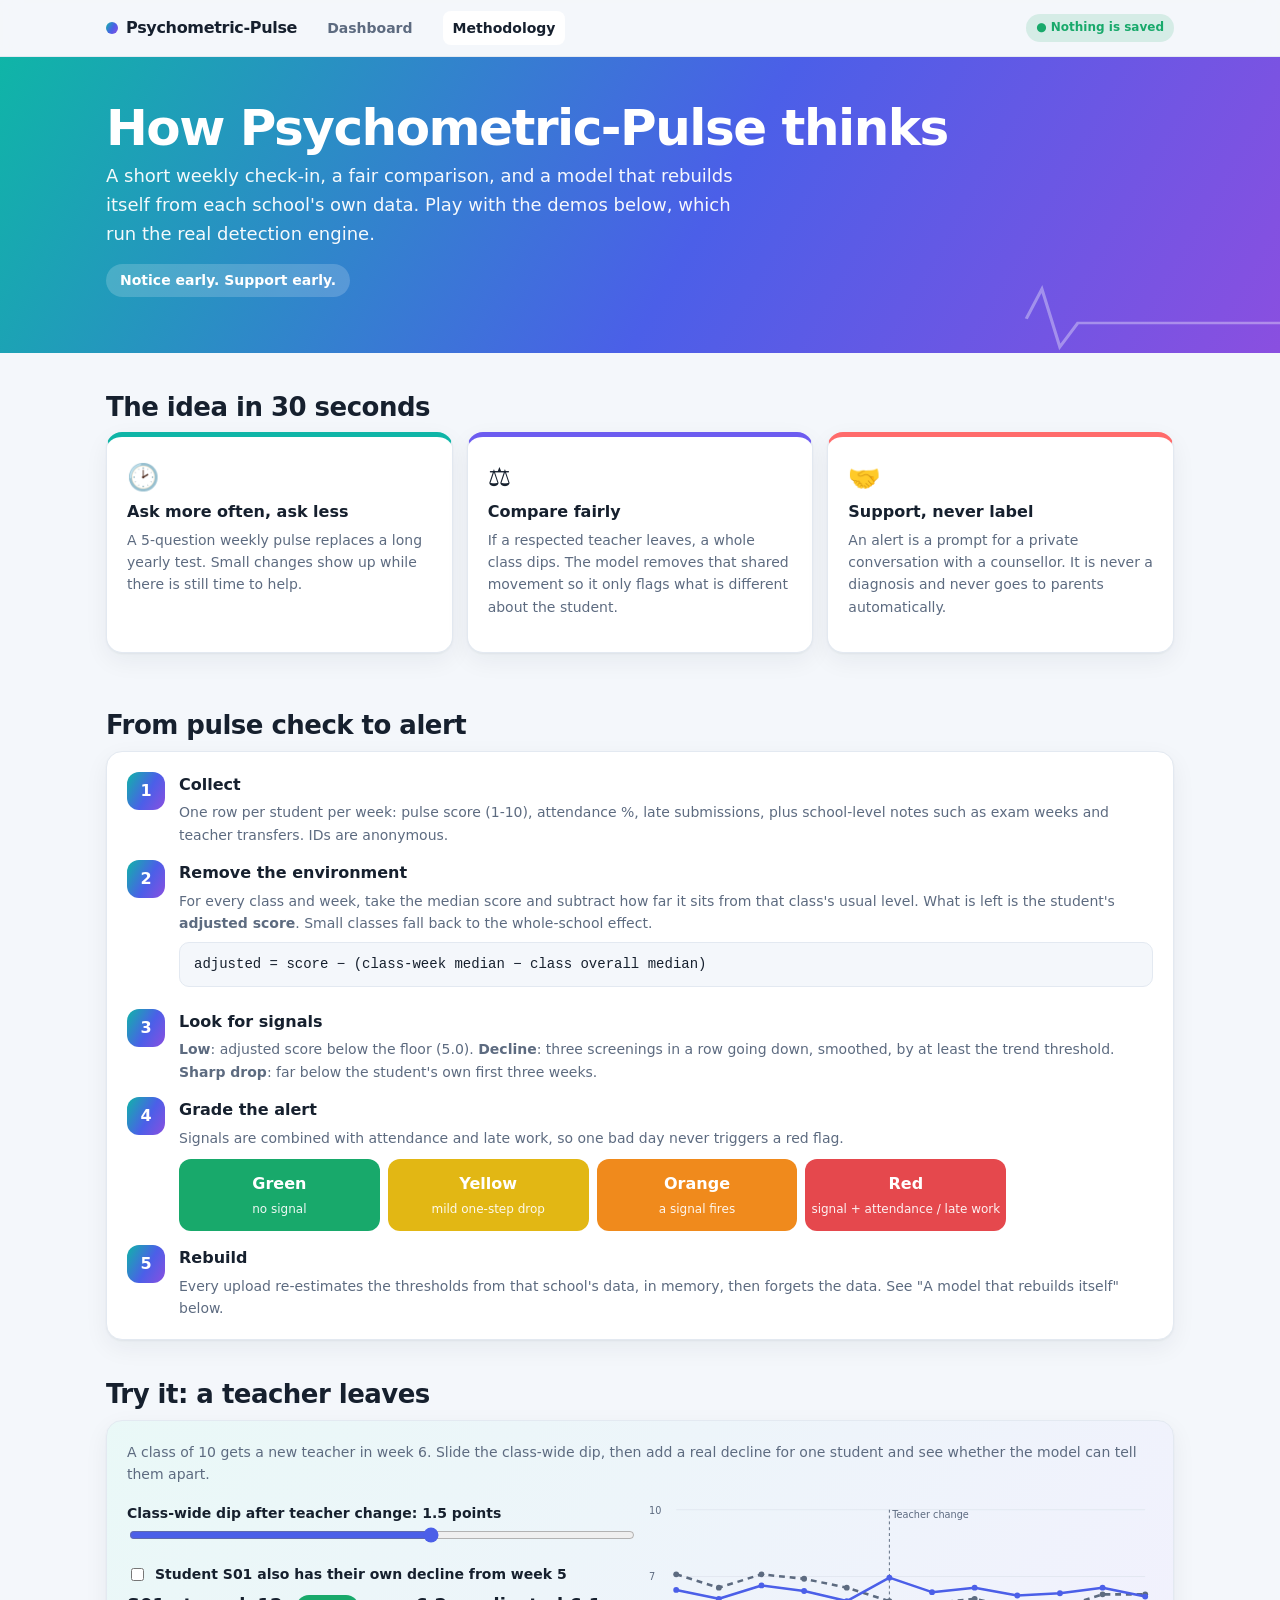
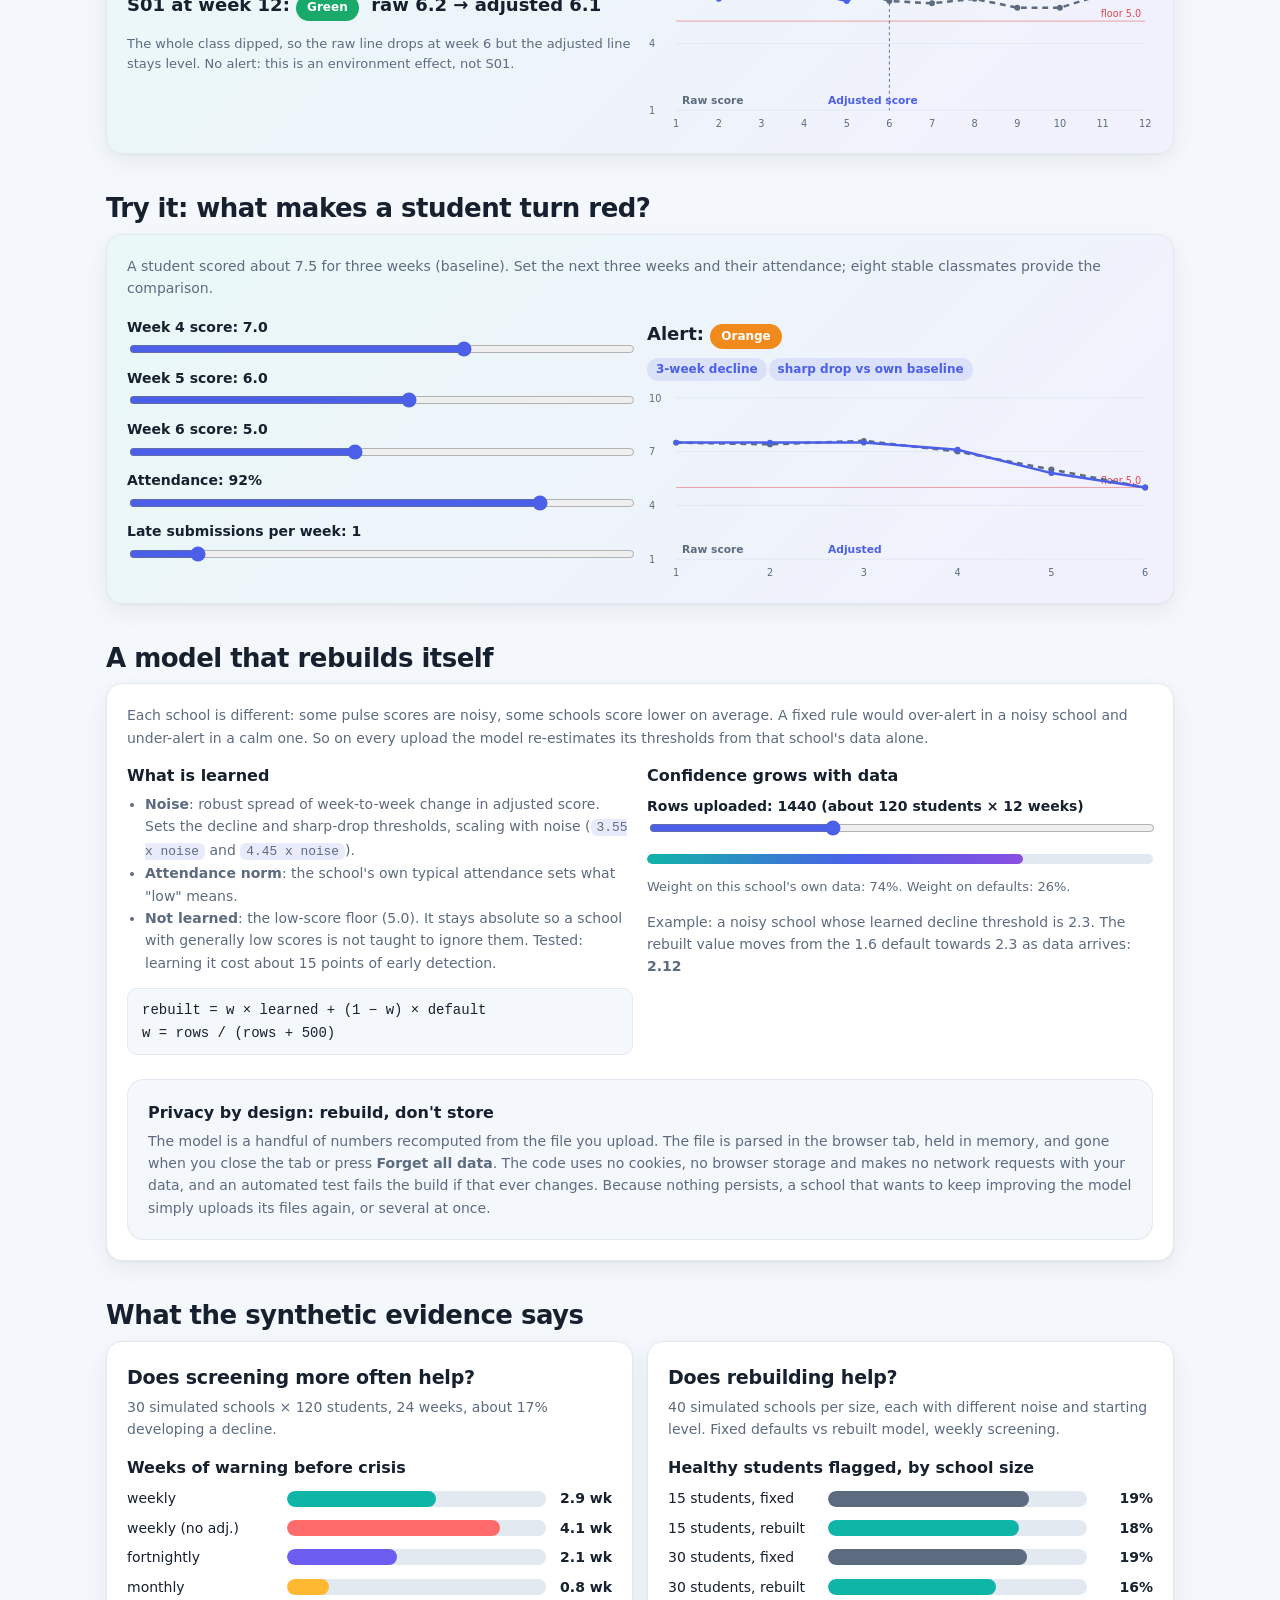
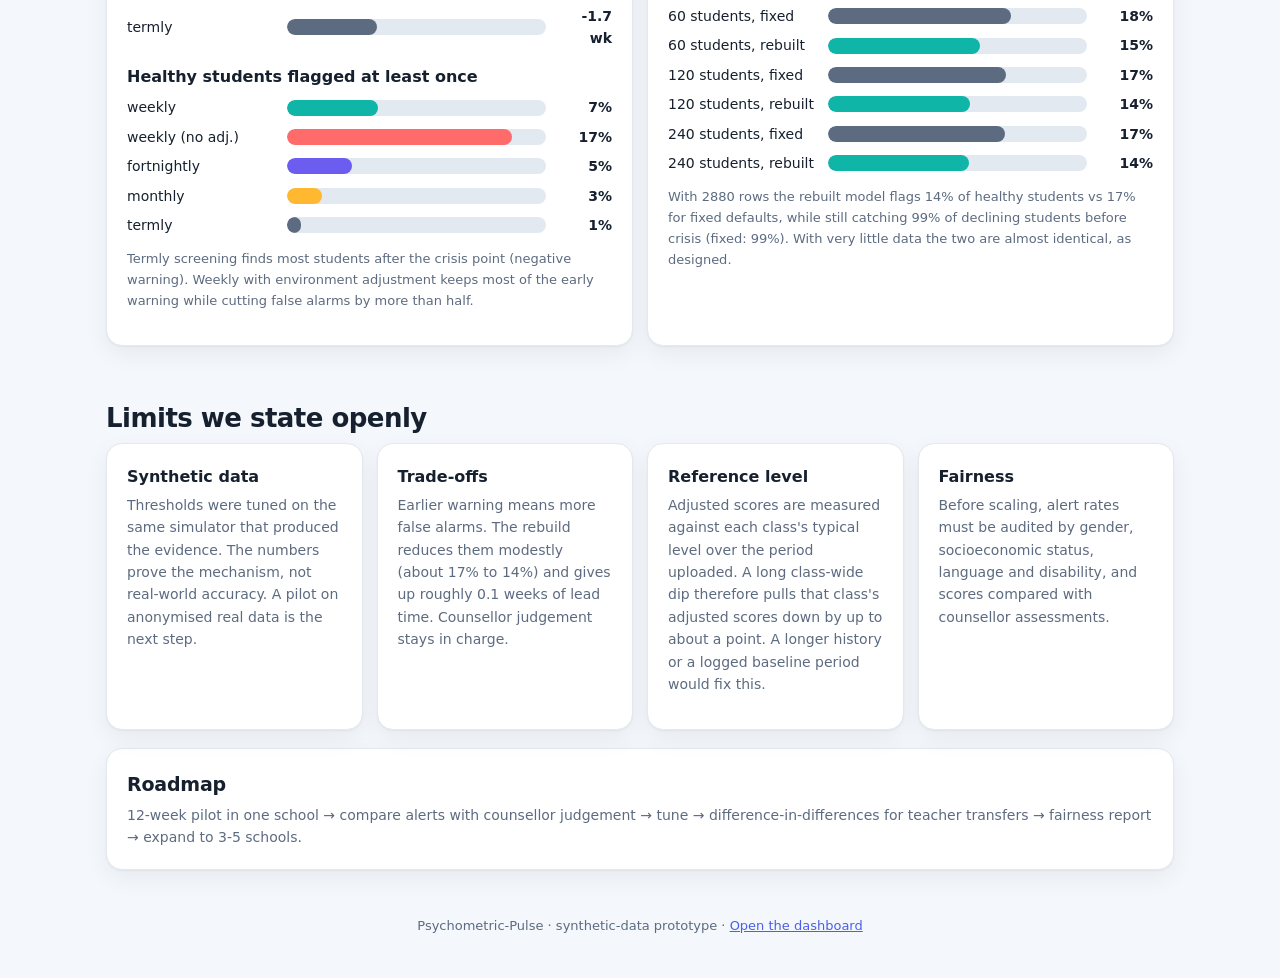
==== web/methodology.html @ 45e1a760 "Rebuild model per upload (in memory only), methodology page, livelier design Co-Authored-By: Claude " ====
<!doctype html>
<html lang="en">
<head>
<meta charset="utf-8">
<meta name="viewport" content="width=device-width,initial-scale=1">
<title>Psychometric-Pulse Methodology</title>
<link rel="stylesheet" href="style.css">
<style>
.step{display:flex;gap:14px;align-items:flex-start}
.step .n{flex:none;width:38px;height:38px;border-radius:12px;background:var(--grad);color:#fff;display:grid;place-items:center;font-weight:800}
.idea{border-top:5px solid var(--c)}
.idea .ic{font-size:26px}
.bar{display:grid;grid-template-columns:150px 1fr 56px;gap:10px;align-items:center;margin:7px 0;font-size:14px}
.bar .track{height:16px;background:var(--line);border-radius:99px;overflow:hidden}
.bar .track i{display:block;height:100%;border-radius:99px;transition:width .6s}
.bar b{text-align:right}
.demo{background:linear-gradient(135deg,color-mix(in srgb,var(--teal) 9%,var(--card)),color-mix(in srgb,var(--violet) 9%,var(--card)))}
.out{font-size:18px;font-weight:700;margin:6px 0}
.ladder{display:grid;grid-template-columns:repeat(4,1fr);gap:8px;text-align:center}
.ladder div{padding:12px 6px;border-radius:12px;color:#fff;font-weight:700}
.ladder small{display:block;font-weight:500;opacity:.92;font-size:12px;margin-top:3px}
code{background:color-mix(in srgb,var(--accent) 12%,transparent);padding:1px 6px;border-radius:6px;font-size:.92em}
.formula{font-family:ui-monospace,Menlo,monospace;background:var(--bg);border:1px solid var(--line);border-radius:10px;padding:10px 14px;font-size:14px;overflow-x:auto;margin:8px 0}
h2.big{font-size:26px;letter-spacing:-.02em;margin:34px 0 4px}
@media(max-width:560px){.bar{grid-template-columns:96px 1fr 48px}.ladder{grid-template-columns:repeat(2,1fr)}}
</style>
</head>
<body>
<nav><div class="wrap">
  <a class="brand" href="index.html"><i></i>Psychometric-Pulse</a>
  <a class="l" href="index.html">Dashboard</a>
  <a class="l on" href="methodology.html">Methodology</a>
  <span class="sp"></span><span class="pill">&#9679; Nothing is saved</span>
</div></nav>

<header class="hero"><div class="wrap">
  <h1>How Psychometric-Pulse thinks</h1>
  <p>A short weekly check-in, a fair comparison, and a model that rebuilds itself from each school's own data. Play with the demos below, which run the real detection engine.</p>
  <span class="tag">Notice early. Support early.</span>
</div></header>

<main class="wrap">

<h2 class="big">The idea in 30 seconds</h2>
<div class="grid g3">
  <div class="card idea" style="--c:var(--teal)"><div class="ic">&#128337;</div><h3>Ask more often, ask less</h3><p class="sub">A 5-question weekly pulse replaces a long yearly test. Small changes show up while there is still time to help.</p></div>
  <div class="card idea" style="--c:var(--violet)"><div class="ic">&#9878;&#65039;</div><h3>Compare fairly</h3><p class="sub">If a respected teacher leaves, a whole class dips. The model removes that shared movement so it only flags what is different about the student.</p></div>
  <div class="card idea" style="--c:var(--coral)"><div class="ic">&#129309;</div><h3>Support, never label</h3><p class="sub">An alert is a prompt for a private conversation with a counsellor. It is never a diagnosis and never goes to parents automatically.</p></div>
</div>

<h2 class="big">From pulse check to alert</h2>
<div class="card">
  <div class="grid">
    <div class="step"><span class="n">1</span><div><h3>Collect</h3><p class="sub" style="margin:0">One row per student per week: pulse score (1-10), attendance %, late submissions, plus school-level notes such as exam weeks and teacher transfers. IDs are anonymous.</p></div></div>
    <div class="step"><span class="n">2</span><div><h3>Remove the environment</h3><p class="sub" style="margin:0">For every class and week, take the median score and subtract how far it sits from that class's usual level. What is left is the student's <b>adjusted score</b>. Small classes fall back to the whole-school effect.</p><div class="formula">adjusted = score &minus; (class-week median &minus; class overall median)</div></div></div>
    <div class="step"><span class="n">3</span><div><h3>Look for signals</h3><p class="sub" style="margin:0"><b>Low</b>: adjusted score below the floor (5.0). <b>Decline</b>: three screenings in a row going down, smoothed, by at least the trend threshold. <b>Sharp drop</b>: far below the student's own first three weeks.</p></div></div>
    <div class="step"><span class="n">4</span><div><h3>Grade the alert</h3><p class="sub" style="margin:0">Signals are combined with attendance and late work, so one bad day never triggers a red flag.</p>
      <div class="ladder" style="margin-top:10px">
        <div style="background:var(--green)">Green<small>no signal</small></div>
        <div style="background:var(--yellow)">Yellow<small>mild one-step drop</small></div>
        <div style="background:var(--orange)">Orange<small>a signal fires</small></div>
        <div style="background:var(--red)">Red<small>signal + attendance / late work</small></div>
      </div></div></div>
    <div class="step"><span class="n">5</span><div><h3>Rebuild</h3><p class="sub" style="margin:0">Every upload re-estimates the thresholds from that school's data, in memory, then forgets the data. See "A model that rebuilds itself" below.</p></div></div>
  </div>
</div>

<h2 class="big">Try it: a teacher leaves</h2>
<div class="card demo">
  <p class="sub">A class of 10 gets a new teacher in week 6. Slide the class-wide dip, then add a real decline for one student and see whether the model can tell them apart.</p>
  <div class="grid g2">
    <div>
      <label>Class-wide dip after teacher change: <b id="aDipV">1.5</b> points</label>
      <input type="range" id="aDip" min="0" max="2.5" step="0.1" value="1.5">
      <label style="display:flex;gap:8px;align-items:center;margin-top:12px"><input type="checkbox" id="aSelf"> Student S01 also has their own decline from week 5</label>
      <div class="out" id="aOut"></div>
      <p class="note" id="aWhy"></p>
    </div>
    <svg id="aChart" viewBox="0 0 520 240" role="img" aria-label="Raw versus adjusted score for student S01"></svg>
  </div>
</div>

<h2 class="big">Try it: what makes a student turn red?</h2>
<div class="card demo">
  <p class="sub">A student scored about 7.5 for three weeks (baseline). Set the next three weeks and their attendance; eight stable classmates provide the comparison.</p>
  <div class="grid g2">
    <div>
      <label>Week 4 score: <b id="bw4V">7.0</b></label><input type="range" id="bw4" min="1" max="10" step="0.1" value="7.0">
      <label>Week 5 score: <b id="bw5V">6.0</b></label><input type="range" id="bw5" min="1" max="10" step="0.1" value="6.0">
      <label>Week 6 score: <b id="bw6V">5.0</b></label><input type="range" id="bw6" min="1" max="10" step="0.1" value="5.0">
      <label>Attendance: <b id="batV">92</b>%</label><input type="range" id="bat" min="55" max="100" step="1" value="92">
      <label>Late submissions per week: <b id="blV">1</b></label><input type="range" id="bl" min="0" max="8" step="1" value="1">
    </div>
    <div>
      <div class="out" id="bOut"></div><div id="bWhy" style="margin:6px 0"></div>
      <svg id="bChart" viewBox="0 0 520 200" role="img" aria-label="Student scores over six weeks"></svg>
    </div>
  </div>
</div>

<h2 class="big">A model that rebuilds itself</h2>
<div class="card">
  <p class="sub">Each school is different: some pulse scores are noisy, some schools score lower on average. A fixed rule would over-alert in a noisy school and under-alert in a calm one. So on every upload the model re-estimates its thresholds from that school's data alone.</p>
  <div class="grid g2">
    <div>
      <h3>What is learned</h3>
      <ul class="sub" style="padding-left:18px">
        <li><b>Noise</b>: robust spread of week-to-week change in adjusted score. Sets the decline and sharp-drop thresholds, scaling with noise (<code>3.55 x noise</code> and <code>4.45 x noise</code>).</li>
        <li><b>Attendance norm</b>: the school's own typical attendance sets what "low" means.</li>
        <li><b>Not learned</b>: the low-score floor (5.0). It stays absolute so a school with generally low scores is not taught to ignore them. Tested: learning it cost about 15 points of early detection.</li>
      </ul>
      <div class="formula">rebuilt = w &times; learned + (1 &minus; w) &times; default<br>w = rows / (rows + 500)</div>
    </div>
    <div>
      <h3>Confidence grows with data</h3>
      <label>Rows uploaded: <b id="cRowsV">1440</b> (about <span id="cStu">120</span> students &times; 12 weeks)</label>
      <input type="range" id="cRows" min="0" max="4000" step="20" value="1440">
      <div class="meter" style="margin:10px 0 4px"><i id="cMeter" style="width:0"></i></div>
      <p class="note" id="cNote"></p>
      <p class="sub" style="margin-bottom:0">Example: a noisy school whose learned decline threshold is 2.3. The rebuilt value moves from the 1.6 default towards 2.3 as data arrives: <b id="cVal"></b></p>
    </div>
  </div>
  <div class="card" style="margin:16px 0 0;background:var(--bg);box-shadow:none">
    <h3>Privacy by design: rebuild, don't store</h3>
    <p class="sub" style="margin:0">The model is a handful of numbers recomputed from the file you upload. The file is parsed in the browser tab, held in memory, and gone when you close the tab or press <b>Forget all data</b>. The code uses no cookies, no browser storage and makes no network requests with your data, and an automated test fails the build if that ever changes. Because nothing persists, a school that wants to keep improving the model simply uploads its files again, or several at once.</p>
  </div>
</div>

<h2 class="big">What the synthetic evidence says</h2>
<div class="grid g2">
  <div class="card">
    <h2>Does screening more often help?</h2>
    <p class="sub">30 simulated schools &times; 120 students, 24 weeks, about 17% developing a decline.</p>
    <h3 style="margin-top:14px">Weeks of warning before crisis</h3><div id="fLead"></div>
    <h3 style="margin-top:14px">Healthy students flagged at least once</h3><div id="fFa"></div>
    <p class="note">Termly screening finds most students after the crisis point (negative warning). Weekly with environment adjustment keeps most of the early warning while cutting false alarms by more than half.</p>
  </div>
  <div class="card">
    <h2>Does rebuilding help?</h2>
    <p class="sub">40 simulated schools per size, each with different noise and starting level. Fixed defaults vs rebuilt model, weekly screening.</p>
    <h3 style="margin-top:14px">Healthy students flagged, by school size</h3><div id="rFa"></div>
    <p class="note" id="rNote"></p>
  </div>
</div>

<h2 class="big">Limits we state openly</h2>
<div class="grid g3">
  <div class="card"><h3>Synthetic data</h3><p class="sub">Thresholds were tuned on the same simulator that produced the evidence. The numbers prove the mechanism, not real-world accuracy. A pilot on anonymised real data is the next step.</p></div>
  <div class="card"><h3>Trade-offs</h3><p class="sub">Earlier warning means more false alarms. The rebuild reduces them modestly (about 17% to 14%) and gives up roughly 0.1 weeks of lead time. Counsellor judgement stays in charge.</p></div>
  <div class="card"><h3>Reference level</h3><p class="sub">Adjusted scores are measured against each class's typical level over the period uploaded. A long class-wide dip therefore pulls that class's adjusted scores down by up to about a point. A longer history or a logged baseline period would fix this.</p></div>
  <div class="card"><h3>Fairness</h3><p class="sub">Before scaling, alert rates must be audited by gender, socioeconomic status, language and disability, and scores compared with counsellor assessments.</p></div>
</div>
<div class="card"><h2>Roadmap</h2><p class="sub" style="margin:0">12-week pilot in one school &rarr; compare alerts with counsellor judgement &rarr; tune &rarr; difference-in-differences for teacher transfers &rarr; fairness report &rarr; expand to 3-5 schools.</p></div>
</main>
<footer>Psychometric-Pulse &middot; synthetic-data prototype &middot; <a href="index.html">Open the dashboard</a></footer>

<script src="ecg.js"></script>
<script src="detect.js"></script>
<script src="evaluation.js"></script>
<script src="methodology.js"></script>
</body>
</html>
---- web/style.css ----
:root{
  --bg:#f4f7fb;--card:#fff;--ink:#16202e;--mute:#5d6b80;--line:#e3e9f1;
  --teal:#0fb5a7;--violet:#6d5cf0;--coral:#ff6b6b;--sun:#ffb830;
  --red:#e5484d;--orange:#f08a1c;--yellow:#e2b714;--green:#18a96b;--accent:#4b5fe8;
  --grad:linear-gradient(120deg,#0fb5a7 0%,#4b5fe8 55%,#8a4fe0 100%);
  --shadow:0 1px 2px rgba(22,32,46,.05),0 8px 24px rgba(22,32,46,.06);
}
@media(prefers-color-scheme:dark){:root{
  --bg:#0d1220;--card:#151c2e;--ink:#e9eefb;--mute:#9aa8c2;--line:#26314a;--accent:#8a9bff;--shadow:0 8px 28px rgba(0,0,0,.35)}}
*{box-sizing:border-box}
html{scroll-behavior:smooth}
body{margin:0;background:var(--bg);color:var(--ink);font:16px/1.6 "Inter",system-ui,-apple-system,"Segoe UI",sans-serif}
a{color:var(--accent)}
.wrap{max-width:1100px;margin:0 auto;padding:0 16px}
nav{position:sticky;top:0;z-index:10;backdrop-filter:blur(10px);background:color-mix(in srgb,var(--bg) 82%,transparent);border-bottom:1px solid var(--line)}
nav .wrap{display:flex;align-items:center;gap:20px;height:56px}
nav .brand{font-weight:800;letter-spacing:-.02em;text-decoration:none;color:var(--ink);display:flex;align-items:center;gap:8px}
nav .brand i{width:12px;height:12px;border-radius:50%;background:var(--grad);animation:beat 1.6s infinite}
nav a.l{color:var(--mute);text-decoration:none;font-weight:600;font-size:14px;padding:6px 10px;border-radius:8px}
nav a.l:hover,nav a.l.on{color:var(--ink);background:var(--card)}
nav .sp{flex:1}
.hero{background:var(--grad);color:#fff;position:relative;overflow:hidden}
.hero .wrap{padding:44px 16px 56px;position:relative}
.hero h1{margin:0 0 6px;font-size:clamp(30px,5vw,50px);line-height:1.1;letter-spacing:-.03em}
.hero p{margin:0;max-width:640px;font-size:18px;opacity:.95}
.hero .tag{display:inline-block;margin-top:16px;background:rgba(255,255,255,.18);padding:5px 14px;border-radius:99px;font-weight:600;font-size:14px}
.ecg{position:absolute;left:0;right:0;bottom:0;height:70px;opacity:.35}
.ecg path{fill:none;stroke:#fff;stroke-width:2.5;stroke-dasharray:900;stroke-dashoffset:900;animation:draw 4s linear infinite}
@keyframes draw{to{stroke-dashoffset:-900}}
@keyframes beat{0%,100%{transform:scale(1)}15%{transform:scale(1.5)}30%{transform:scale(1)}45%{transform:scale(1.3)}}
.card{background:var(--card);border:1px solid var(--line);border-radius:16px;padding:20px;box-shadow:var(--shadow);margin-bottom:18px}
.card h2{margin:0 0 4px;font-size:19px;letter-spacing:-.01em}
.card h3{margin:0 0 4px;font-size:16px}
.sub{color:var(--mute);margin:0 0 14px;font-size:14px}
.note{color:var(--mute);font-size:13px}.err{color:var(--red);font-weight:600}
.row{display:flex;gap:12px;flex-wrap:wrap;align-items:center}
button,.btn{background:var(--accent);color:#fff;border:0;border-radius:10px;padding:9px 16px;font:inherit;font-weight:600;font-size:14px;cursor:pointer;transition:transform .15s,box-shadow .15s;text-decoration:none;display:inline-block}
button:hover,.btn:hover{transform:translateY(-1px);box-shadow:0 6px 16px rgba(75,95,232,.35)}
button.alt{background:transparent;color:var(--accent);border:1.5px solid var(--accent)}
button.alt:hover{box-shadow:none;background:color-mix(in srgb,var(--accent) 10%,transparent)}
button:focus-visible,a:focus-visible,input:focus-visible,select:focus-visible{outline:3px solid var(--sun);outline-offset:2px}
.drop{border:2px dashed var(--line);border-radius:14px;padding:22px;text-align:center;transition:.2s;background:color-mix(in srgb,var(--accent) 3%,var(--card))}
.drop.over{border-color:var(--teal);background:color-mix(in srgb,var(--teal) 10%,var(--card));transform:scale(1.01)}
.grid{display:grid;gap:14px}
.g3{grid-template-columns:repeat(auto-fit,minmax(240px,1fr))}
.g2{grid-template-columns:repeat(auto-fit,minmax(320px,1fr))}
.tiles{display:grid;grid-template-columns:repeat(auto-fit,minmax(140px,1fr));gap:12px}
.tile{border-radius:14px;padding:12px 14px;background:var(--card);border:1px solid var(--line);border-top:5px solid var(--c,var(--line));transition:transform .2s}
.tile:hover{transform:translateY(-3px)}
.tile b{display:block;font-size:32px;line-height:1.1;letter-spacing:-.02em}
.tile small{color:var(--mute);font-weight:600}
table{width:100%;border-collapse:collapse}
th,td{text-align:left;padding:9px 8px;border-bottom:1px solid var(--line)}
th{color:var(--mute);font-weight:600;font-size:12px;text-transform:uppercase;letter-spacing:.04em}
tr.click{cursor:pointer}tr.click:hover{background:color-mix(in srgb,var(--accent) 7%,transparent)}
.tbl{overflow-x:auto}
.badge{padding:3px 11px;border-radius:99px;font-size:12px;font-weight:700;color:#fff;display:inline-block}
.chip{display:inline-block;padding:2px 9px;border-radius:99px;font-size:12px;background:color-mix(in srgb,var(--accent) 12%,transparent);color:var(--accent);font-weight:600;margin:1px 2px 1px 0}
.chip.env{background:color-mix(in srgb,var(--teal) 15%,transparent);color:var(--teal)}
svg{width:100%;height:auto;display:block}
select,input[type=range]{font:inherit}
input[type=range]{accent-color:var(--accent);width:100%}
label{font-size:14px;font-weight:600}
.meter{height:10px;border-radius:99px;background:var(--line);overflow:hidden}
.meter i{display:block;height:100%;background:var(--grad);border-radius:99px;transition:width .5s}
.pill{display:inline-flex;align-items:center;gap:6px;background:color-mix(in srgb,var(--green) 14%,transparent);color:var(--green);font-weight:700;font-size:12px;padding:4px 10px;border-radius:99px}
.fade{animation:up .5s both}
@keyframes up{from{opacity:0;transform:translateY(10px)}to{opacity:1;transform:none}}
footer{color:var(--mute);font-size:13px;padding:28px 0 44px;text-align:center}
@media(prefers-reduced-motion:reduce){*{animation:none!important;transition:none!important}.ecg path{stroke-dashoffset:0}}
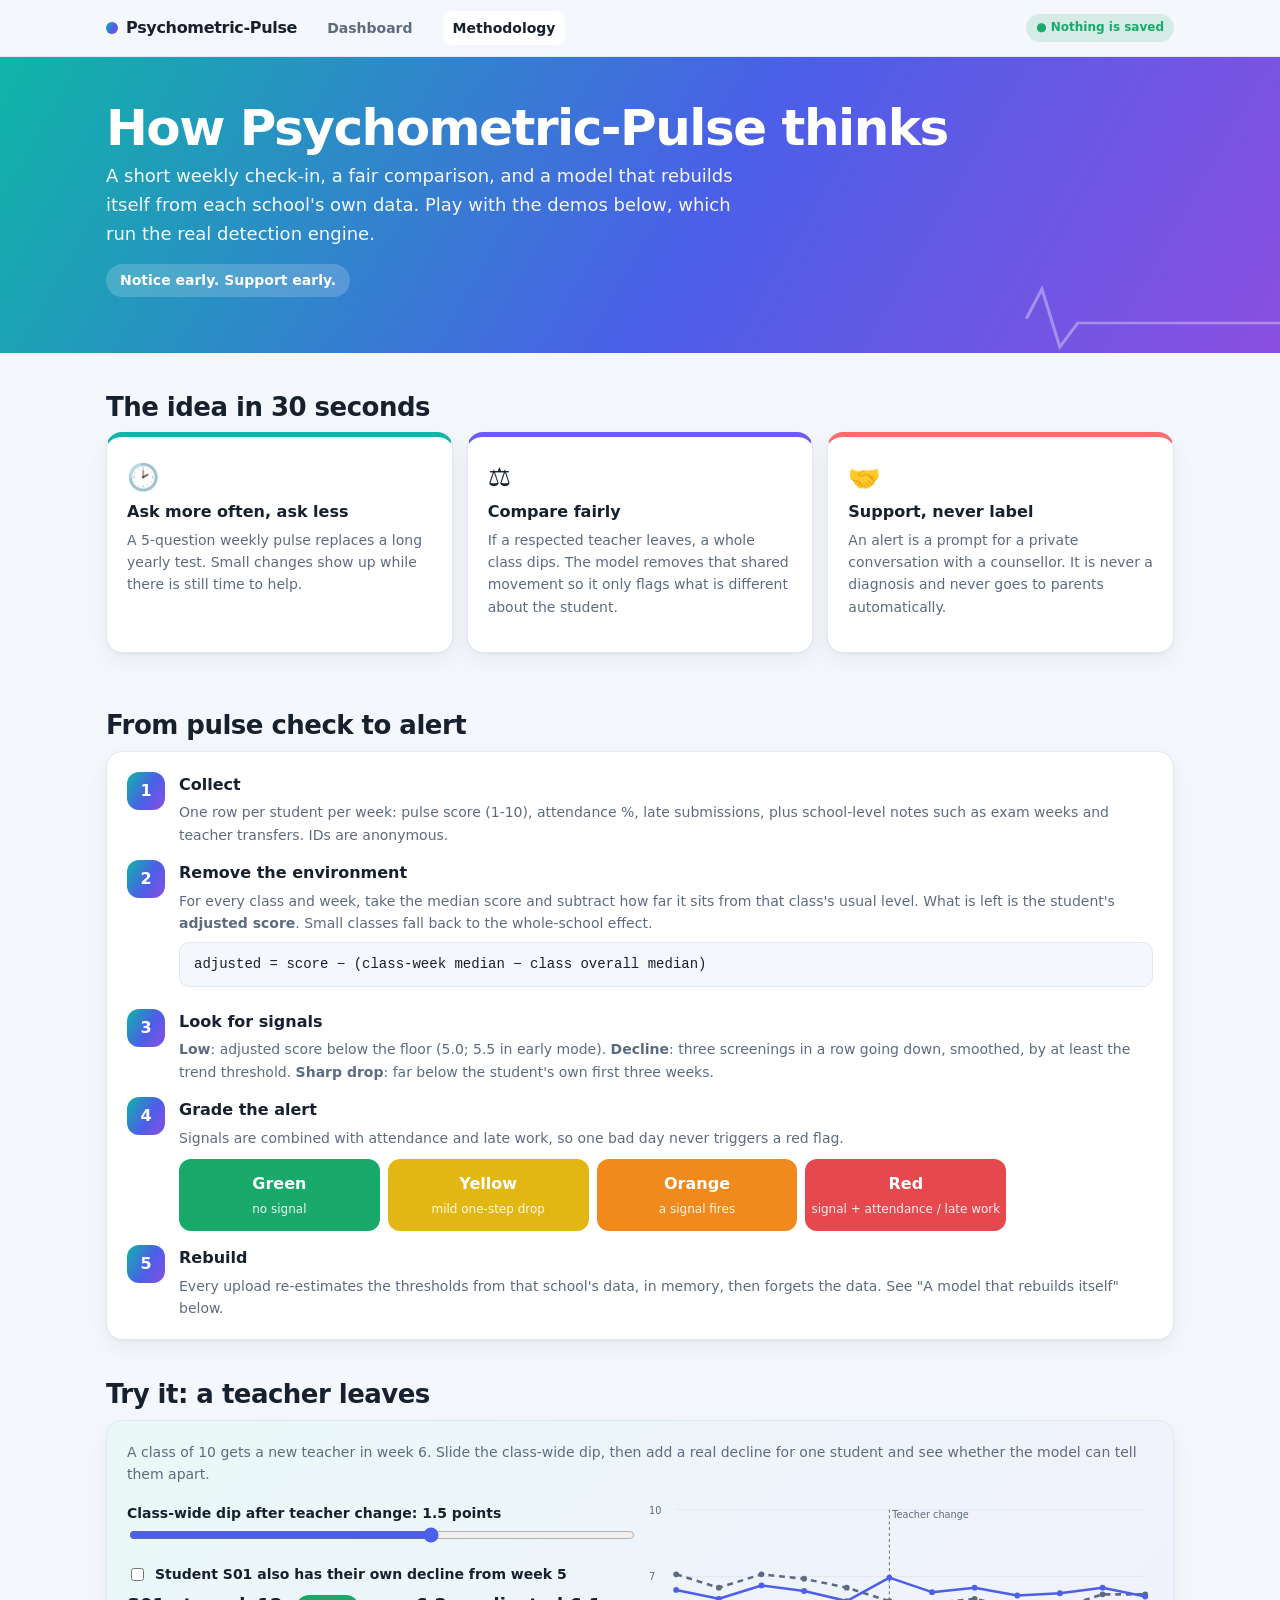
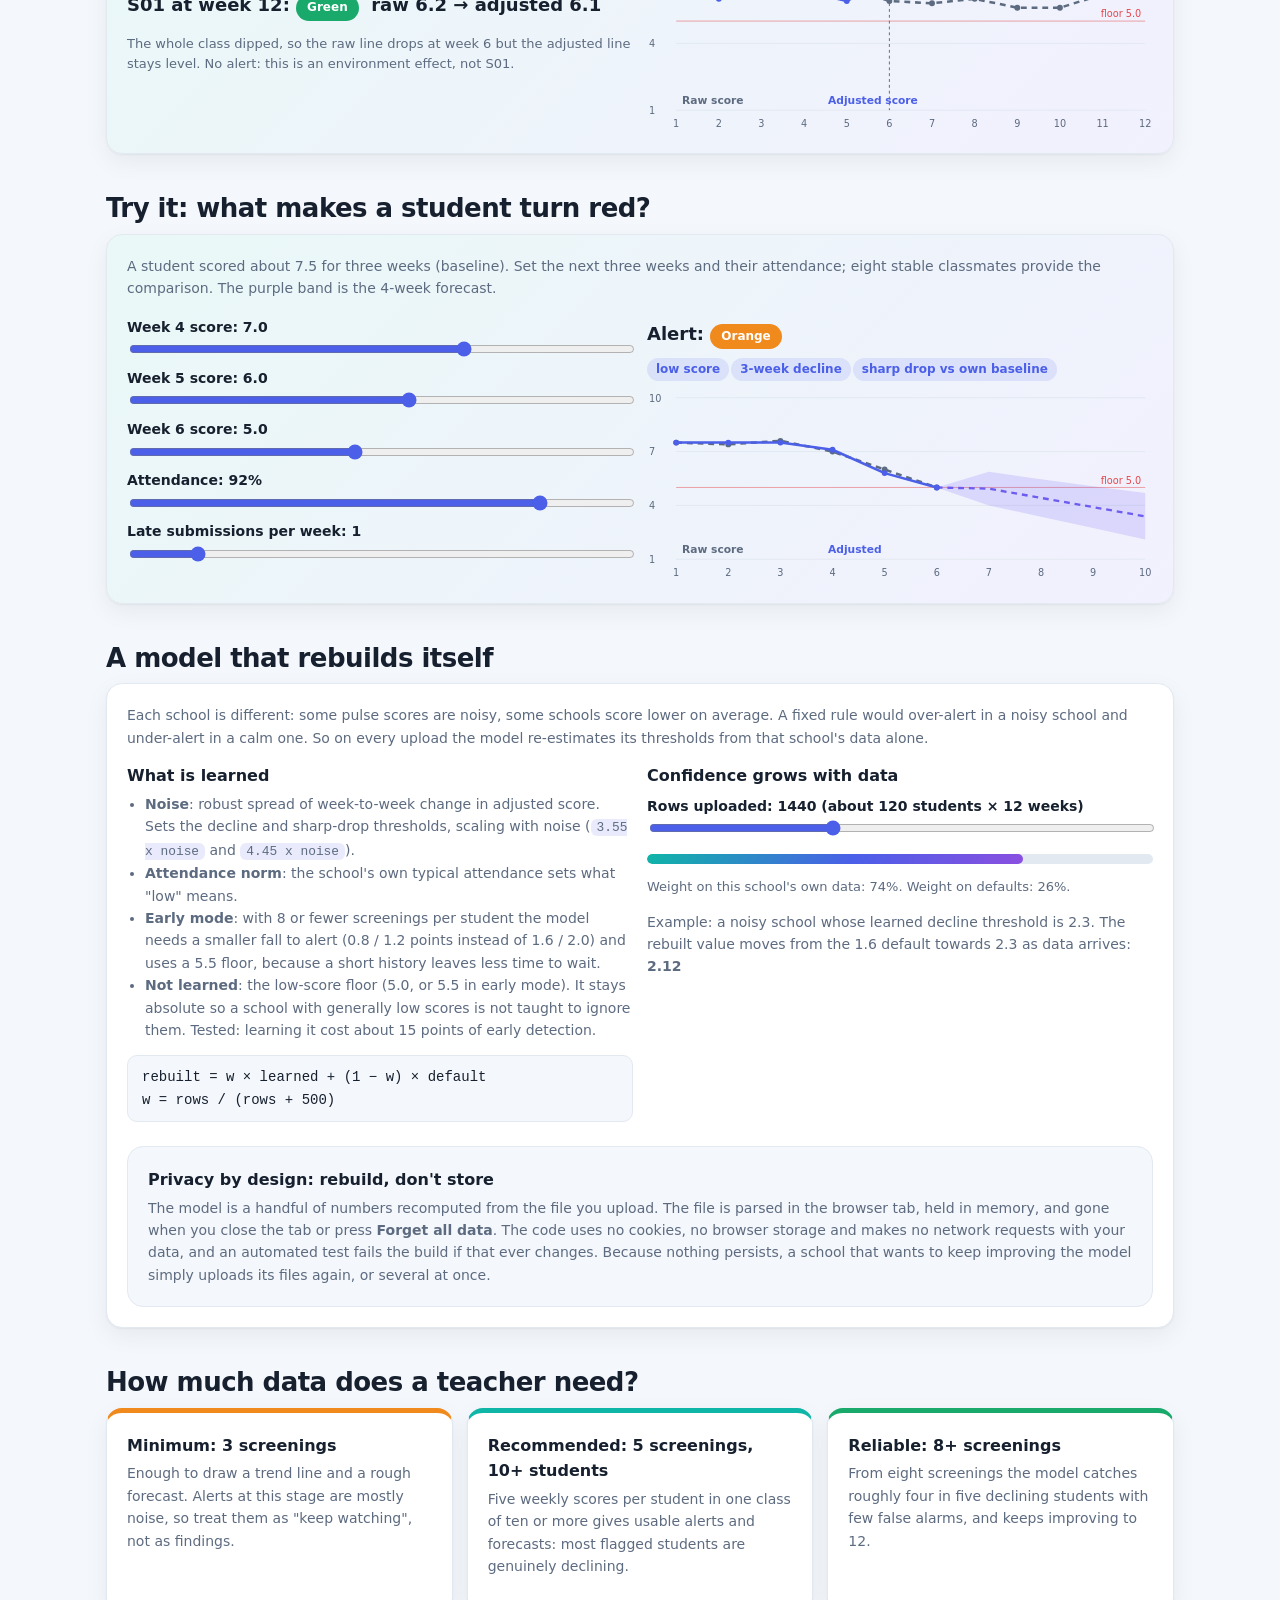
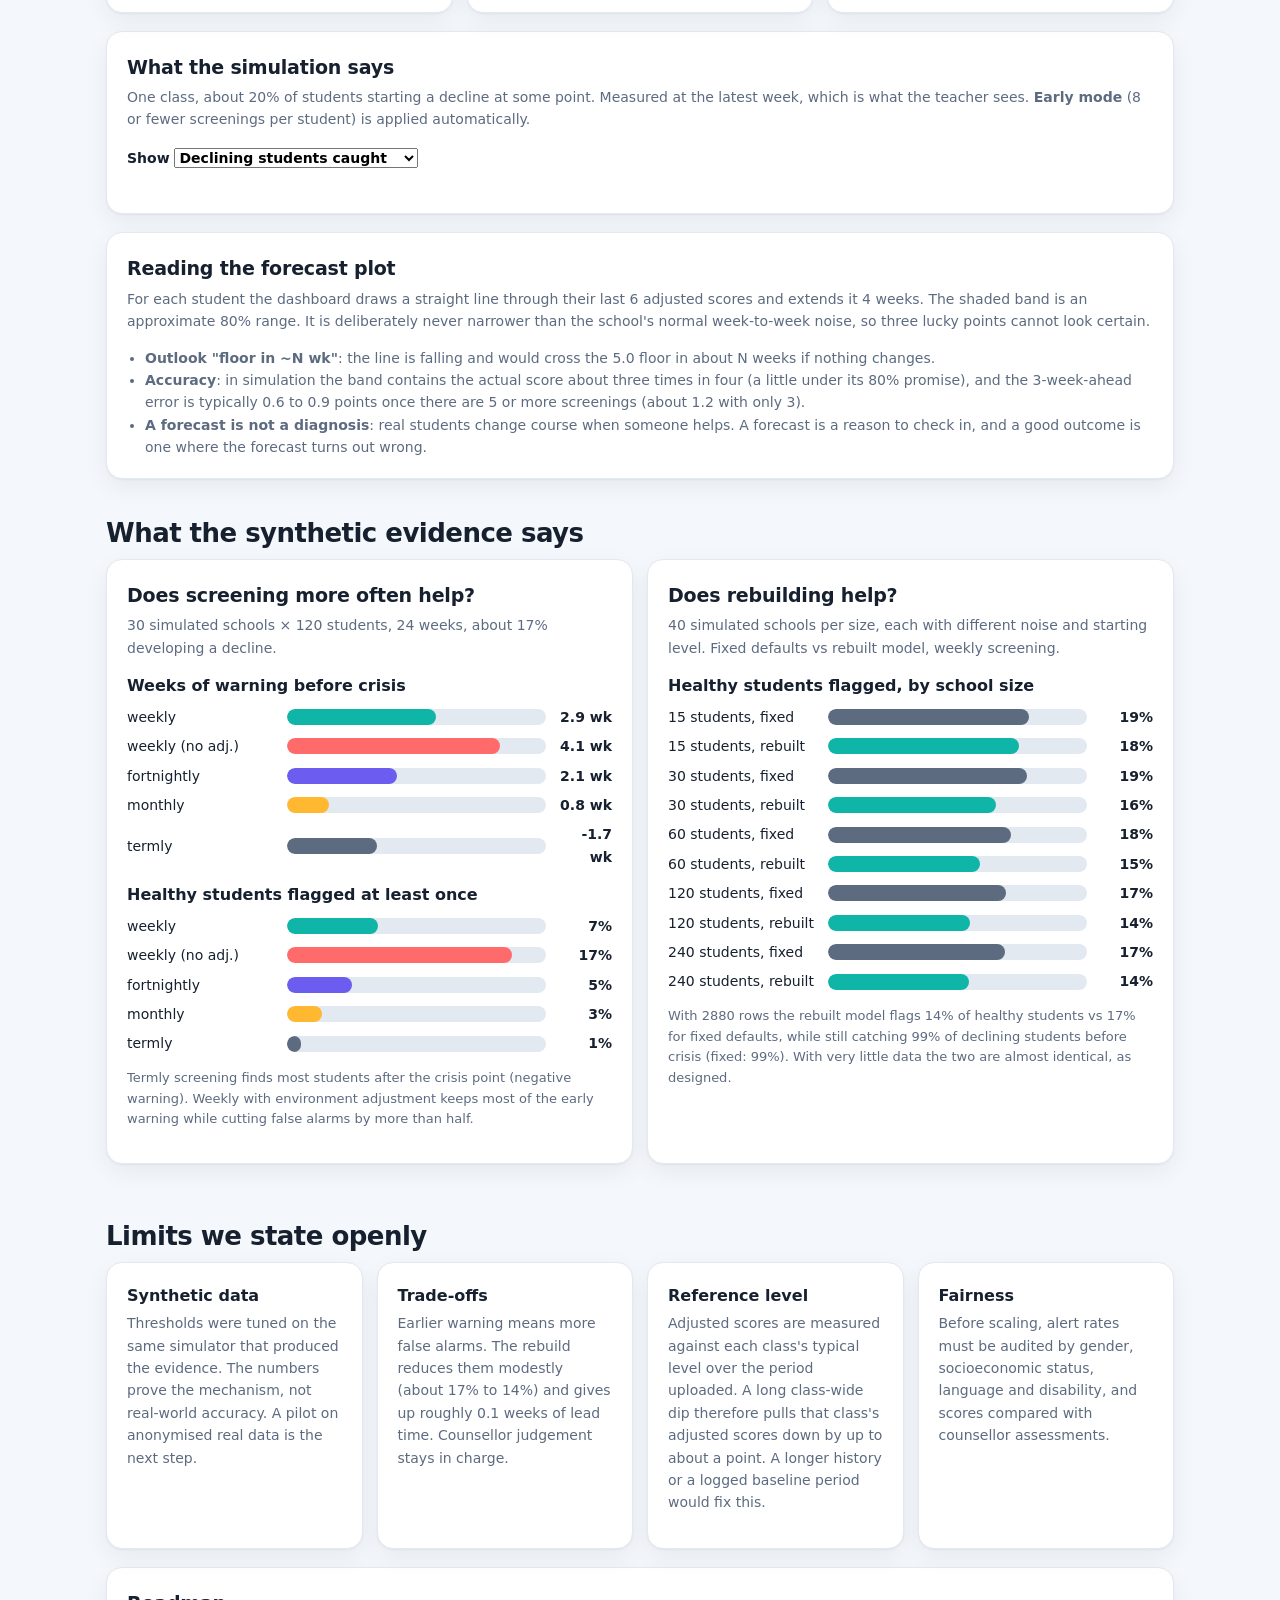
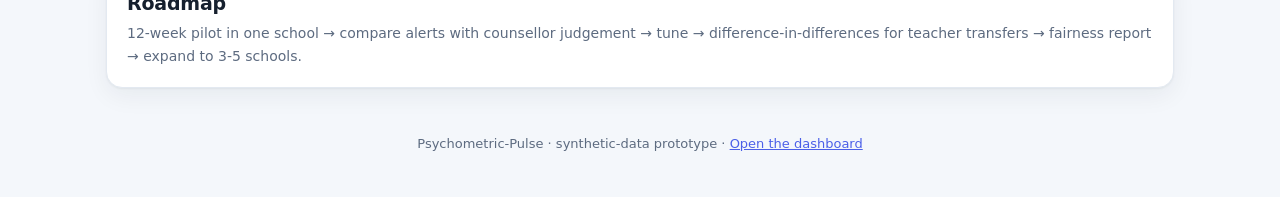
==== commit 67341559: "Small-data support: early mode, forecast plot, quick entry, readiness panel Co-Authored-By: Claude S" ====
--- a/web/methodology.html
+++ b/web/methodology.html
@@ -53,7 +53,7 @@
   <div class="grid">
     <div class="step"><span class="n">1</span><div><h3>Collect</h3><p class="sub" style="margin:0">One row per student per week: pulse score (1-10), attendance %, late submissions, plus school-level notes such as exam weeks and teacher transfers. IDs are anonymous.</p></div></div>
     <div class="step"><span class="n">2</span><div><h3>Remove the environment</h3><p class="sub" style="margin:0">For every class and week, take the median score and subtract how far it sits from that class's usual level. What is left is the student's <b>adjusted score</b>. Small classes fall back to the whole-school effect.</p><div class="formula">adjusted = score &minus; (class-week median &minus; class overall median)</div></div></div>
-    <div class="step"><span class="n">3</span><div><h3>Look for signals</h3><p class="sub" style="margin:0"><b>Low</b>: adjusted score below the floor (5.0). <b>Decline</b>: three screenings in a row going down, smoothed, by at least the trend threshold. <b>Sharp drop</b>: far below the student's own first three weeks.</p></div></div>
+    <div class="step"><span class="n">3</span><div><h3>Look for signals</h3><p class="sub" style="margin:0"><b>Low</b>: adjusted score below the floor (5.0; 5.5 in early mode). <b>Decline</b>: three screenings in a row going down, smoothed, by at least the trend threshold. <b>Sharp drop</b>: far below the student's own first three weeks.</p></div></div>
     <div class="step"><span class="n">4</span><div><h3>Grade the alert</h3><p class="sub" style="margin:0">Signals are combined with attendance and late work, so one bad day never triggers a red flag.</p>
       <div class="ladder" style="margin-top:10px">
         <div style="background:var(--green)">Green<small>no signal</small></div>
@@ -82,7 +82,7 @@
 
 <h2 class="big">Try it: what makes a student turn red?</h2>
 <div class="card demo">
-  <p class="sub">A student scored about 7.5 for three weeks (baseline). Set the next three weeks and their attendance; eight stable classmates provide the comparison.</p>
+  <p class="sub">A student scored about 7.5 for three weeks (baseline). Set the next three weeks and their attendance; eight stable classmates provide the comparison. The purple band is the 4-week forecast.</p>
   <div class="grid g2">
     <div>
       <label>Week 4 score: <b id="bw4V">7.0</b></label><input type="range" id="bw4" min="1" max="10" step="0.1" value="7.0">
@@ -107,7 +107,8 @@
       <ul class="sub" style="padding-left:18px">
         <li><b>Noise</b>: robust spread of week-to-week change in adjusted score. Sets the decline and sharp-drop thresholds, scaling with noise (<code>3.55 x noise</code> and <code>4.45 x noise</code>).</li>
         <li><b>Attendance norm</b>: the school's own typical attendance sets what "low" means.</li>
-        <li><b>Not learned</b>: the low-score floor (5.0). It stays absolute so a school with generally low scores is not taught to ignore them. Tested: learning it cost about 15 points of early detection.</li>
+        <li><b>Early mode</b>: with 8 or fewer screenings per student the model needs a smaller fall to alert (0.8 / 1.2 points instead of 1.6 / 2.0) and uses a 5.5 floor, because a short history leaves less time to wait.</li>
+        <li><b>Not learned</b>: the low-score floor (5.0, or 5.5 in early mode). It stays absolute so a school with generally low scores is not taught to ignore them. Tested: learning it cost about 15 points of early detection.</li>
       </ul>
       <div class="formula">rebuilt = w &times; learned + (1 &minus; w) &times; default<br>w = rows / (rows + 500)</div>
     </div>
@@ -124,6 +125,29 @@
     <h3>Privacy by design: rebuild, don't store</h3>
     <p class="sub" style="margin:0">The model is a handful of numbers recomputed from the file you upload. The file is parsed in the browser tab, held in memory, and gone when you close the tab or press <b>Forget all data</b>. The code uses no cookies, no browser storage and makes no network requests with your data, and an automated test fails the build if that ever changes. Because nothing persists, a school that wants to keep improving the model simply uploads its files again, or several at once.</p>
   </div>
+</div>
+
+<h2 class="big">How much data does a teacher need?</h2>
+<div class="grid g3">
+  <div class="card idea" style="--c:var(--orange)"><h3>Minimum: 3 screenings</h3><p class="sub">Enough to draw a trend line and a rough forecast. Alerts at this stage are mostly noise, so treat them as "keep watching", not as findings.</p></div>
+  <div class="card idea" style="--c:var(--teal)"><h3>Recommended: 5 screenings, 10+ students</h3><p class="sub">Five weekly scores per student in one class of ten or more gives usable alerts and forecasts: most flagged students are genuinely declining.</p></div>
+  <div class="card idea" style="--c:var(--green)"><h3>Reliable: 8+ screenings</h3><p class="sub">From eight screenings the model catches roughly four in five declining students with few false alarms, and keeps improving to 12.</p></div>
+</div>
+<div class="card">
+  <h2>What the simulation says</h2>
+  <p class="sub">One class, about 20% of students starting a decline at some point. Measured at the latest week, which is what the teacher sees. <b>Early mode</b> (8 or fewer screenings per student) is applied automatically.</p>
+  <label>Show <select id="mMetric"><option value="sensitivity">Declining students caught</option><option value="false_alarm">Healthy students flagged</option><option value="precision">Flags that are real concerns</option><option value="band_coverage">Forecast band hit rate</option></select></label>
+  <div class="tbl" style="margin-top:10px"><table id="mTable"></table></div>
+  <p class="note" id="mNote"></p>
+</div>
+<div class="card">
+  <h2>Reading the forecast plot</h2>
+  <p class="sub">For each student the dashboard draws a straight line through their last 6 adjusted scores and extends it 4 weeks. The shaded band is an approximate 80% range. It is deliberately never narrower than the school's normal week-to-week noise, so three lucky points cannot look certain.</p>
+  <ul class="sub" style="padding-left:18px;margin-bottom:0">
+    <li><b>Outlook "floor in ~N wk"</b>: the line is falling and would cross the 5.0 floor in about N weeks if nothing changes.</li>
+    <li><b>Accuracy</b>: in simulation the band contains the actual score about three times in four (a little under its 80% promise), and the 3-week-ahead error is typically 0.6 to 0.9 points once there are 5 or more screenings (about 1.2 with only 3).</li>
+    <li><b>A forecast is not a diagnosis</b>: real students change course when someone helps. A forecast is a reason to check in, and a good outcome is one where the forecast turns out wrong.</li>
+  </ul>
 </div>
 
 <h2 class="big">What the synthetic evidence says</h2>
--- a/web/style.css
+++ b/web/style.css
@@ -68,3 +68,10 @@
 @keyframes up{from{opacity:0;transform:translateY(10px)}to{opacity:1;transform:none}}
 footer{color:var(--mute);font-size:13px;padding:28px 0 44px;text-align:center}
 @media(prefers-reduced-motion:reduce){*{animation:none!important;transition:none!important}.ecg path{stroke-dashoffset:0}}
+
+textarea{width:100%;font:14px/1.5 ui-monospace,Menlo,monospace;background:var(--bg);color:var(--ink);border:1.5px solid var(--line);border-radius:10px;padding:10px;resize:vertical}
+textarea:focus-visible{outline:3px solid var(--sun);outline-offset:2px}
+.tier{display:inline-block;padding:4px 14px;border-radius:99px;color:#fff;font-weight:800;font-size:13px}
+.steps{display:flex;gap:6px;margin:10px 0}
+.steps i{flex:1;height:8px;border-radius:99px;background:var(--line)}
+.steps i.on{background:var(--grad)}
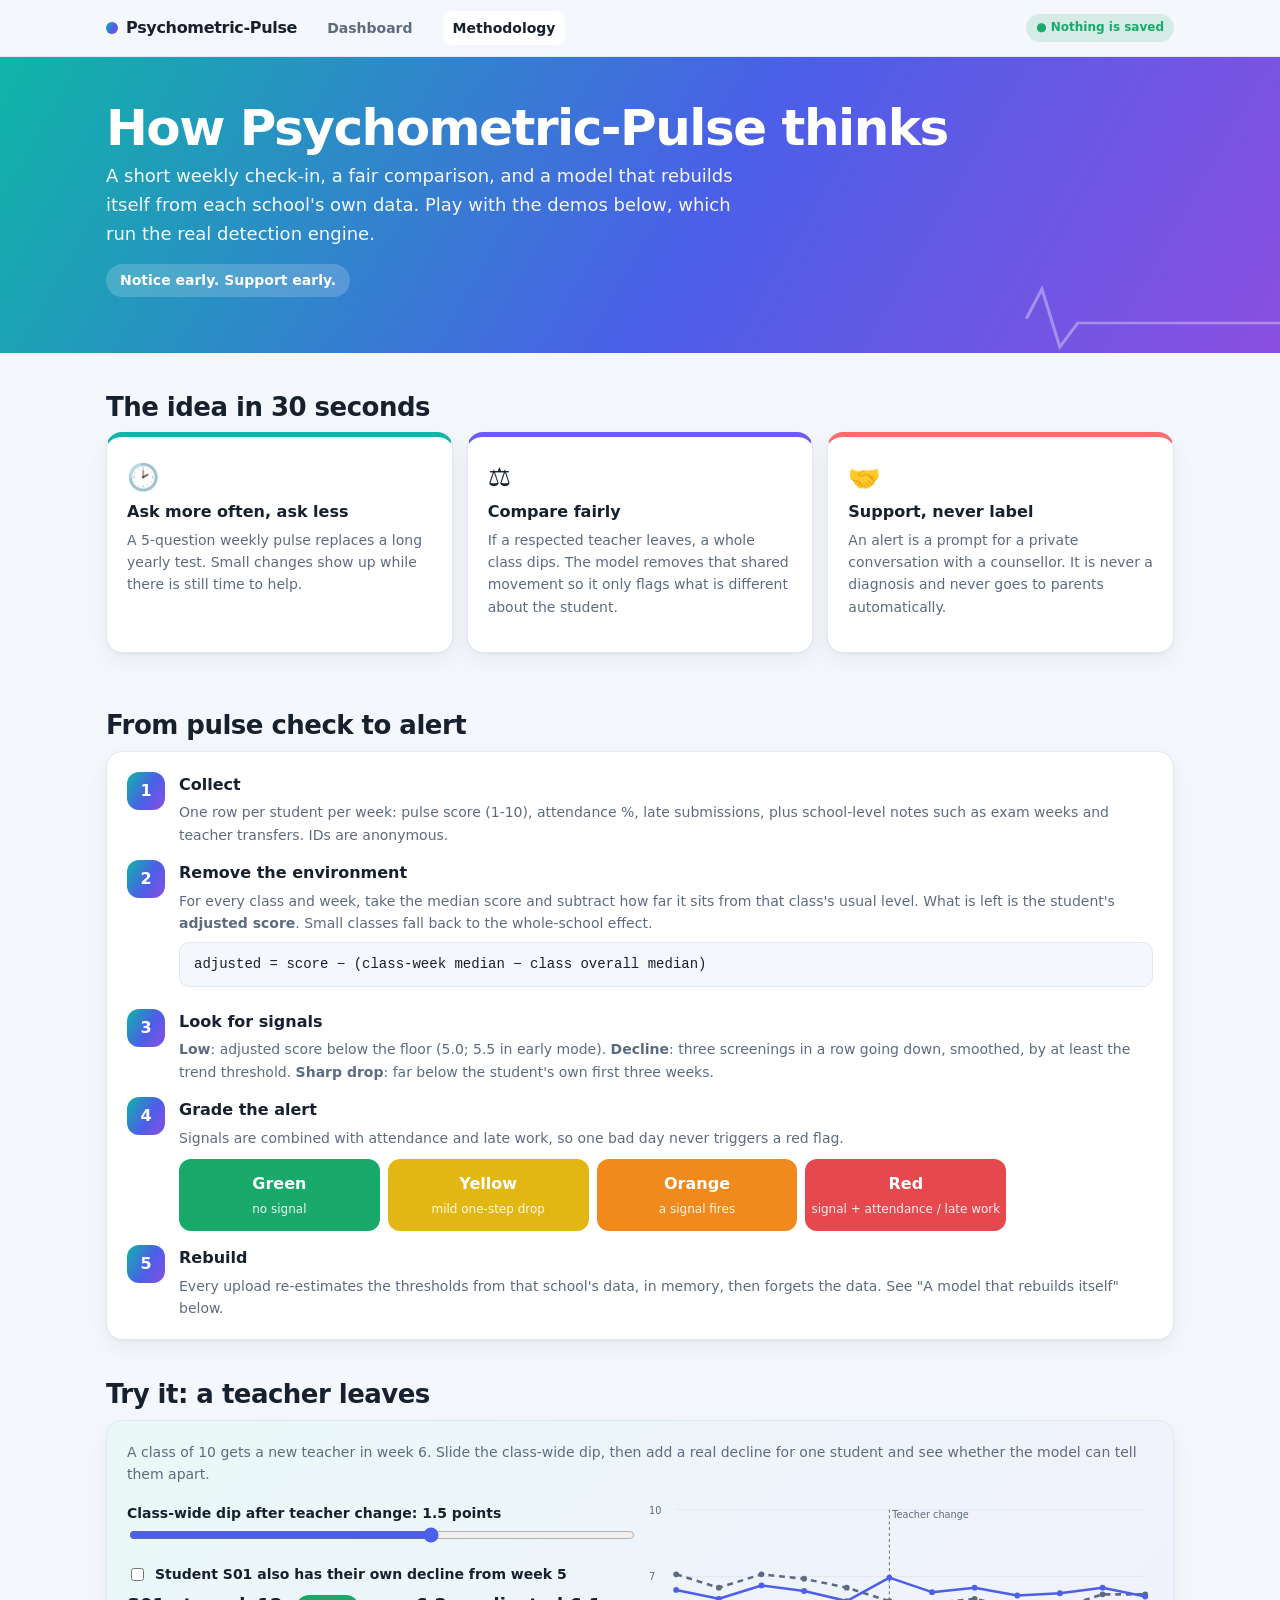
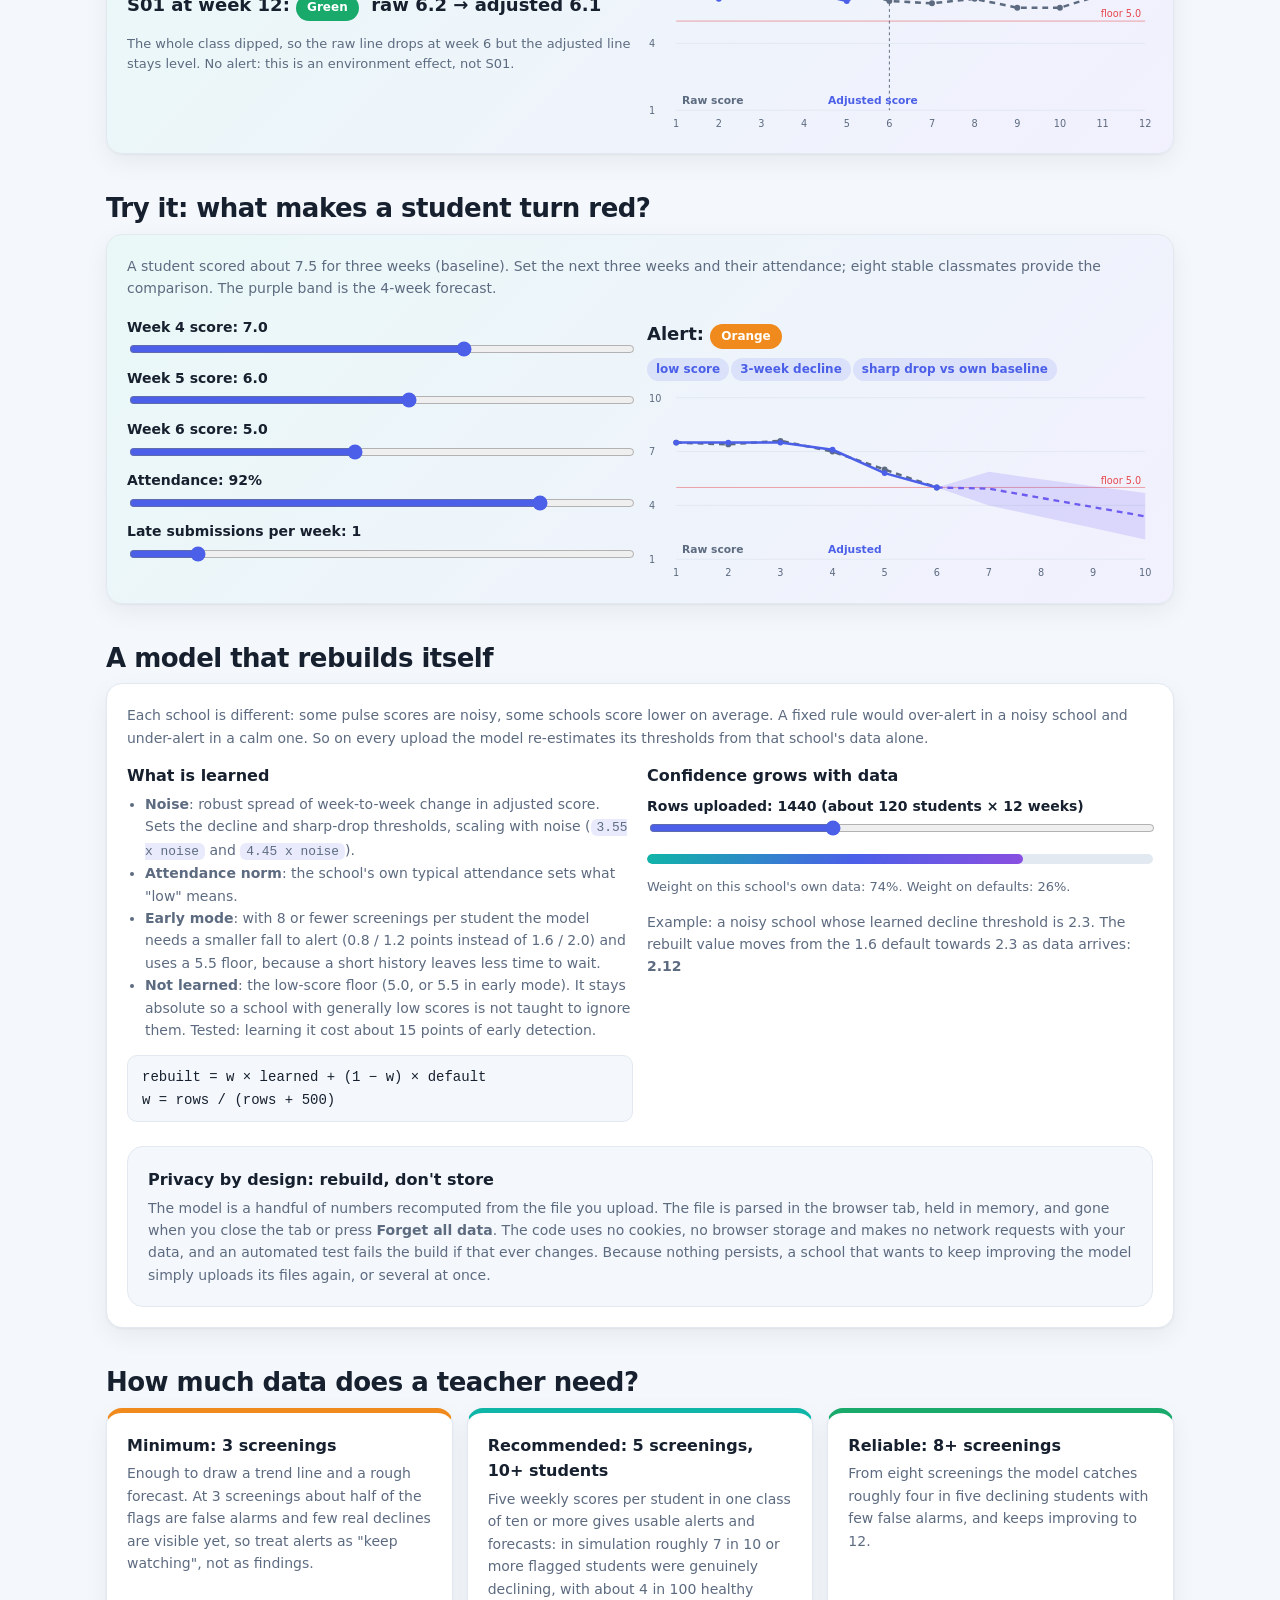
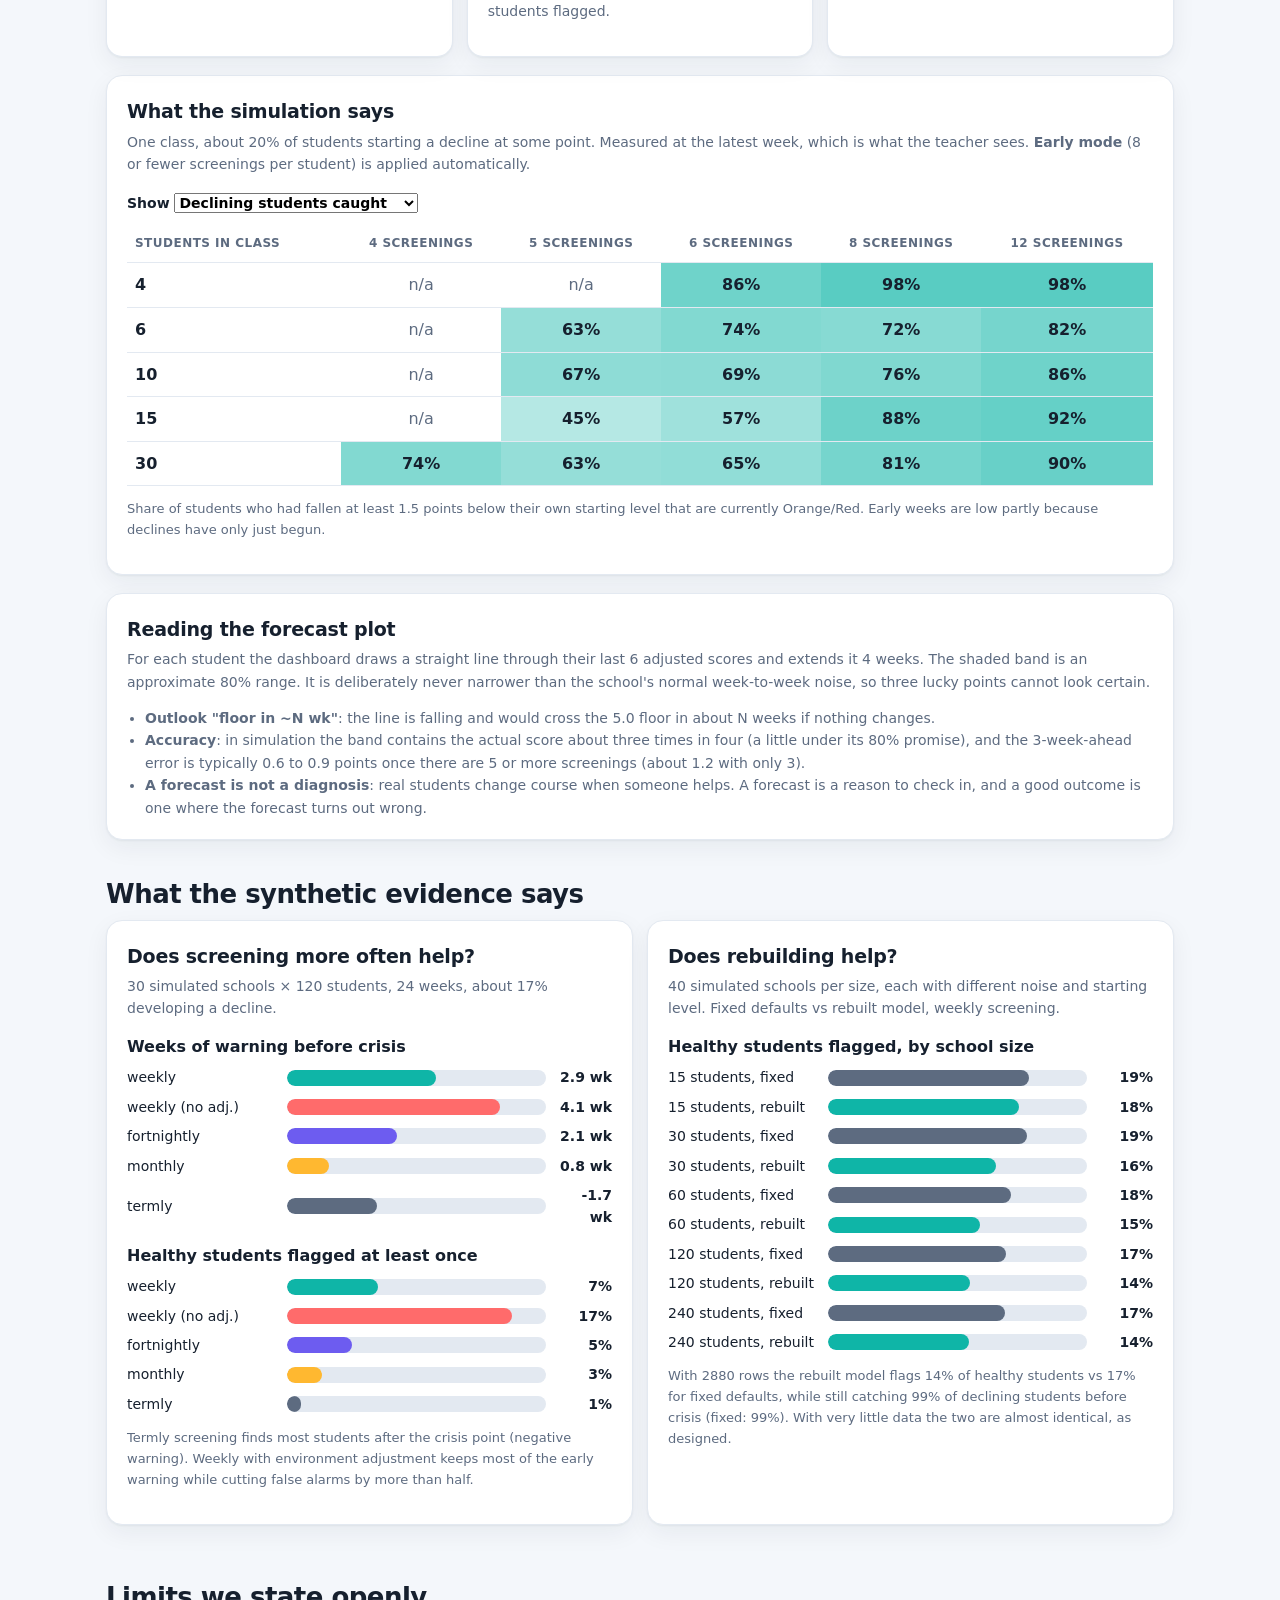
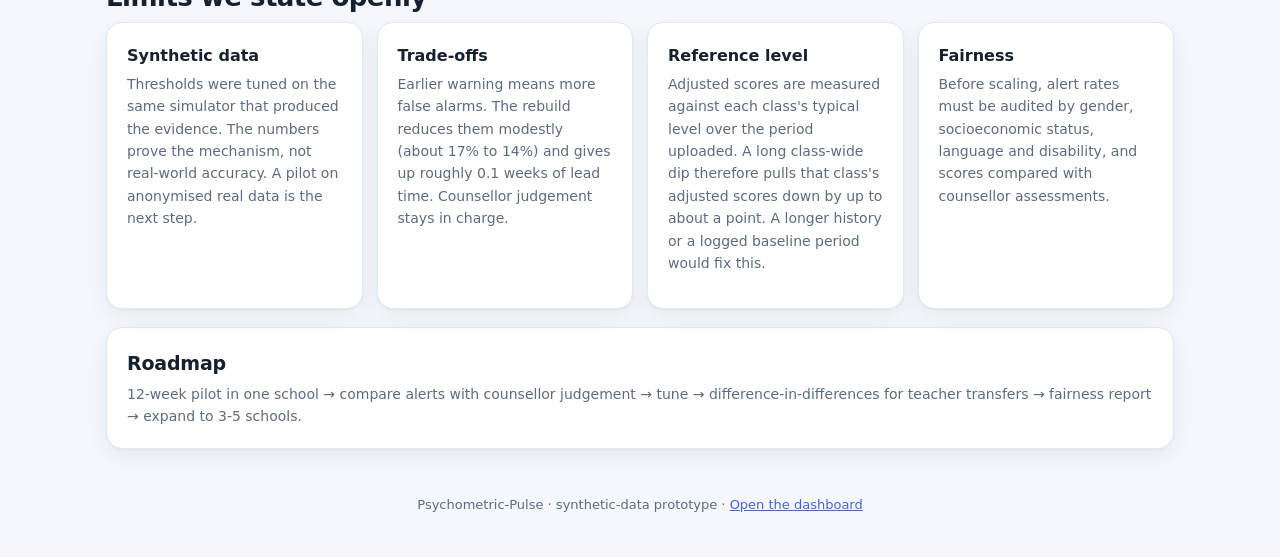
==== commit d17c79d0: "Minimum-data study results, methodology section, README guidance Co-Authored-By: Claude Sonnet 5.5 <" ====
--- a/web/methodology.html
+++ b/web/methodology.html
@@ -129,8 +129,8 @@
 
 <h2 class="big">How much data does a teacher need?</h2>
 <div class="grid g3">
-  <div class="card idea" style="--c:var(--orange)"><h3>Minimum: 3 screenings</h3><p class="sub">Enough to draw a trend line and a rough forecast. Alerts at this stage are mostly noise, so treat them as "keep watching", not as findings.</p></div>
-  <div class="card idea" style="--c:var(--teal)"><h3>Recommended: 5 screenings, 10+ students</h3><p class="sub">Five weekly scores per student in one class of ten or more gives usable alerts and forecasts: most flagged students are genuinely declining.</p></div>
+  <div class="card idea" style="--c:var(--orange)"><h3>Minimum: 3 screenings</h3><p class="sub">Enough to draw a trend line and a rough forecast. At 3 screenings about half of the flags are false alarms and few real declines are visible yet, so treat alerts as "keep watching", not as findings.</p></div>
+  <div class="card idea" style="--c:var(--teal)"><h3>Recommended: 5 screenings, 10+ students</h3><p class="sub">Five weekly scores per student in one class of ten or more gives usable alerts and forecasts: in simulation roughly 7 in 10 or more flagged students were genuinely declining, with about 4 in 100 healthy students flagged.</p></div>
   <div class="card idea" style="--c:var(--green)"><h3>Reliable: 8+ screenings</h3><p class="sub">From eight screenings the model catches roughly four in five declining students with few false alarms, and keeps improving to 12.</p></div>
 </div>
 <div class="card">
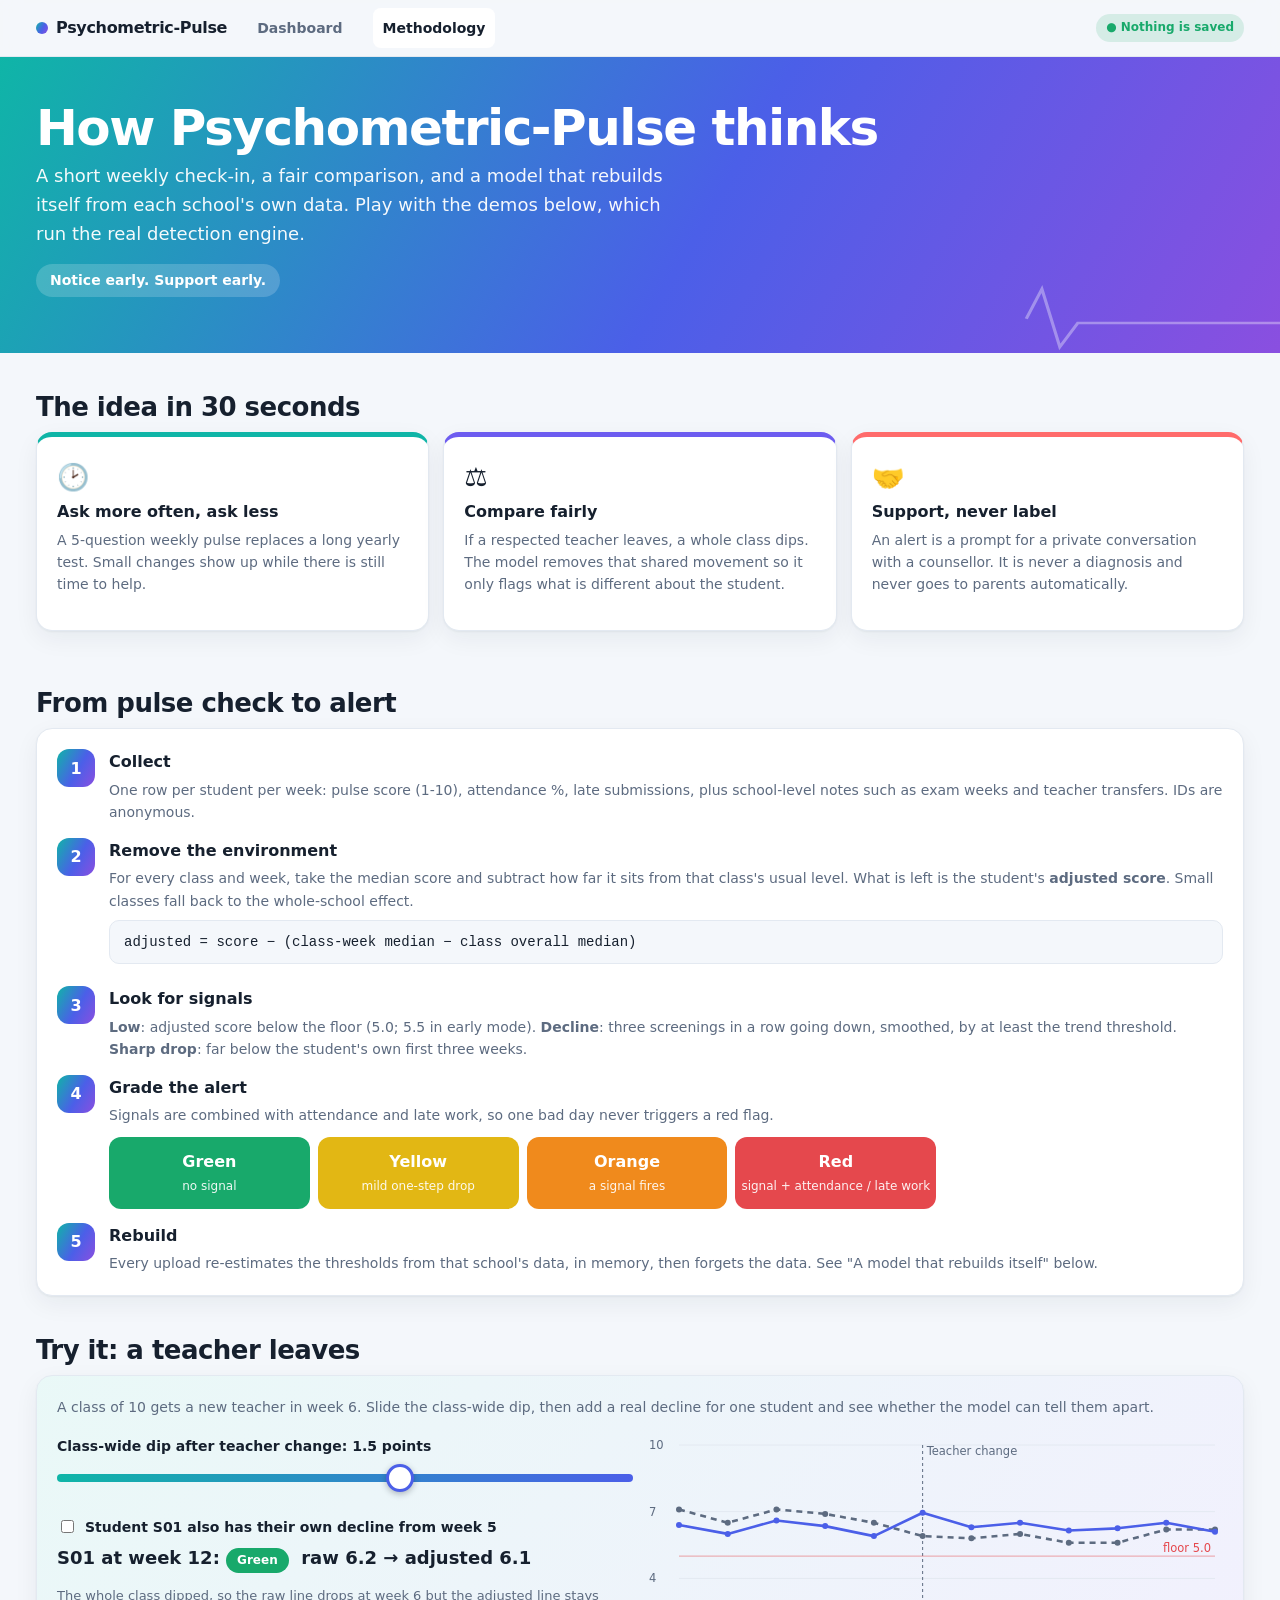
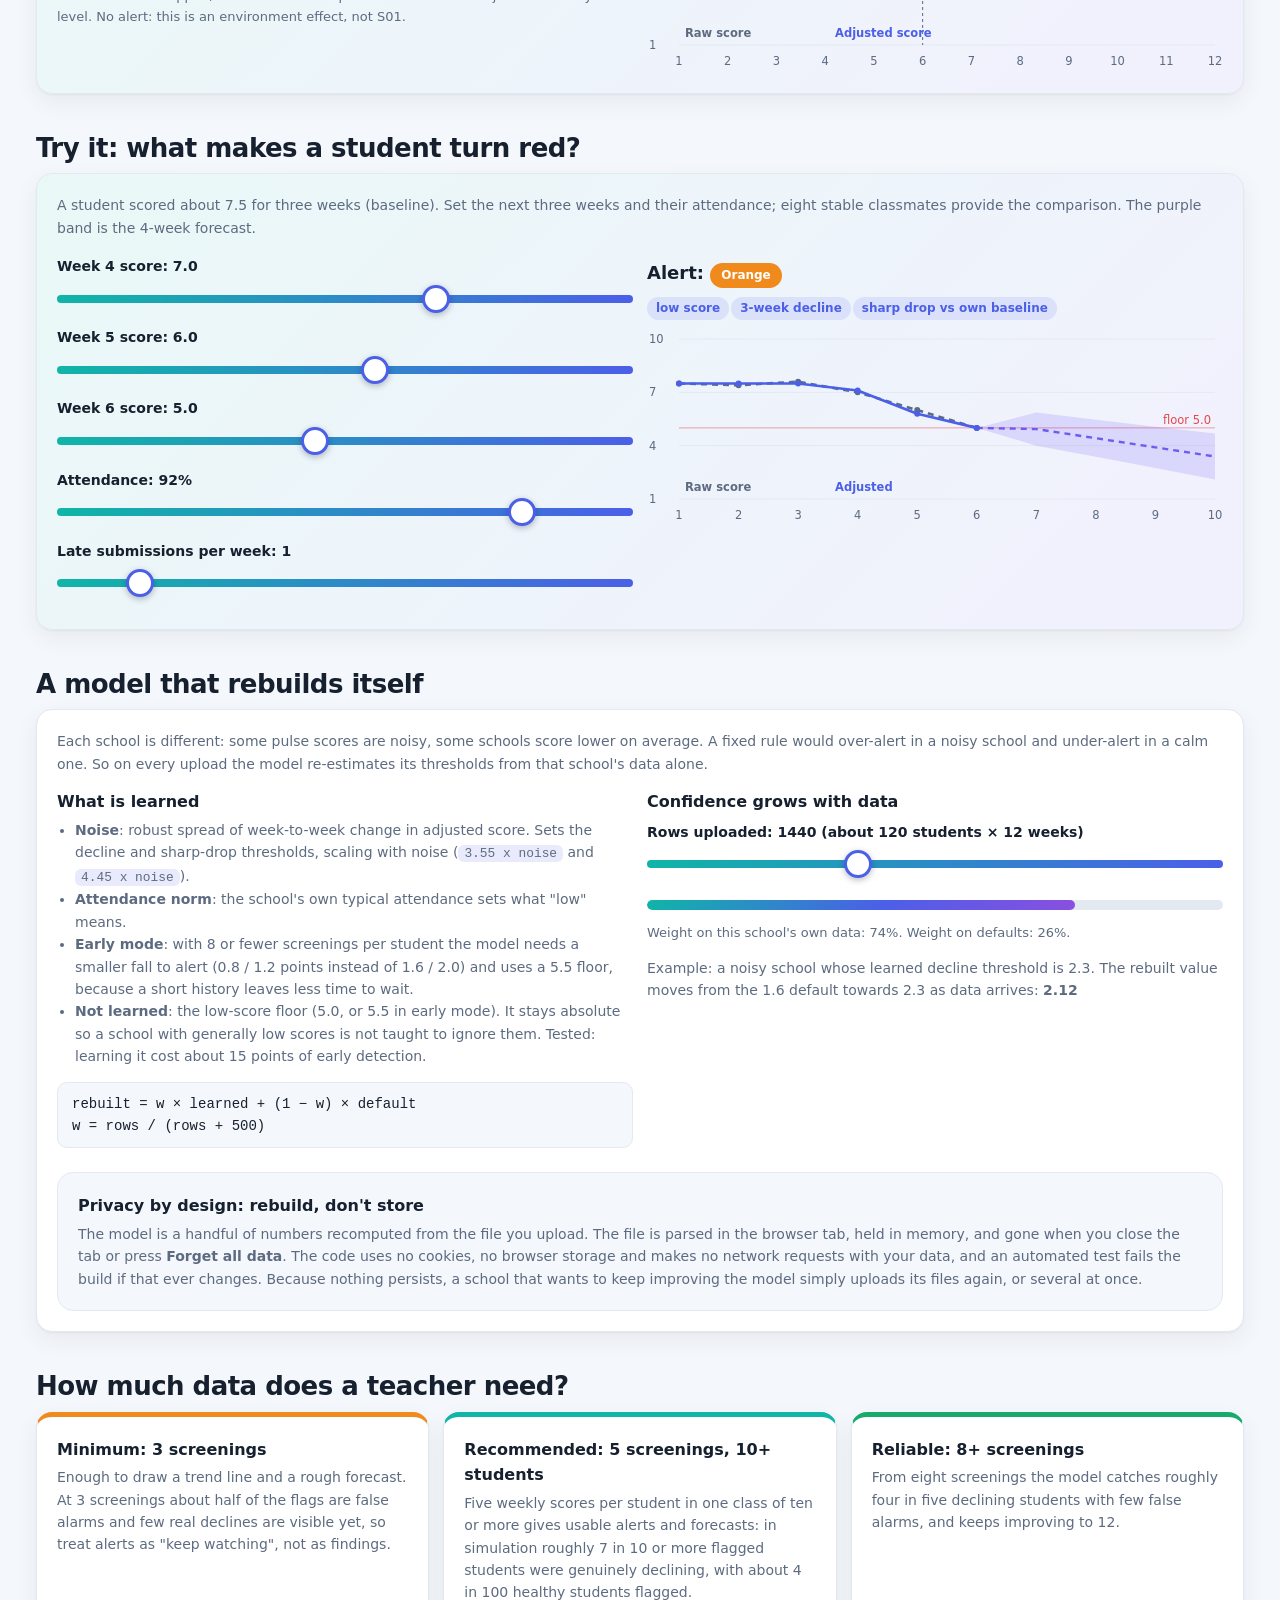
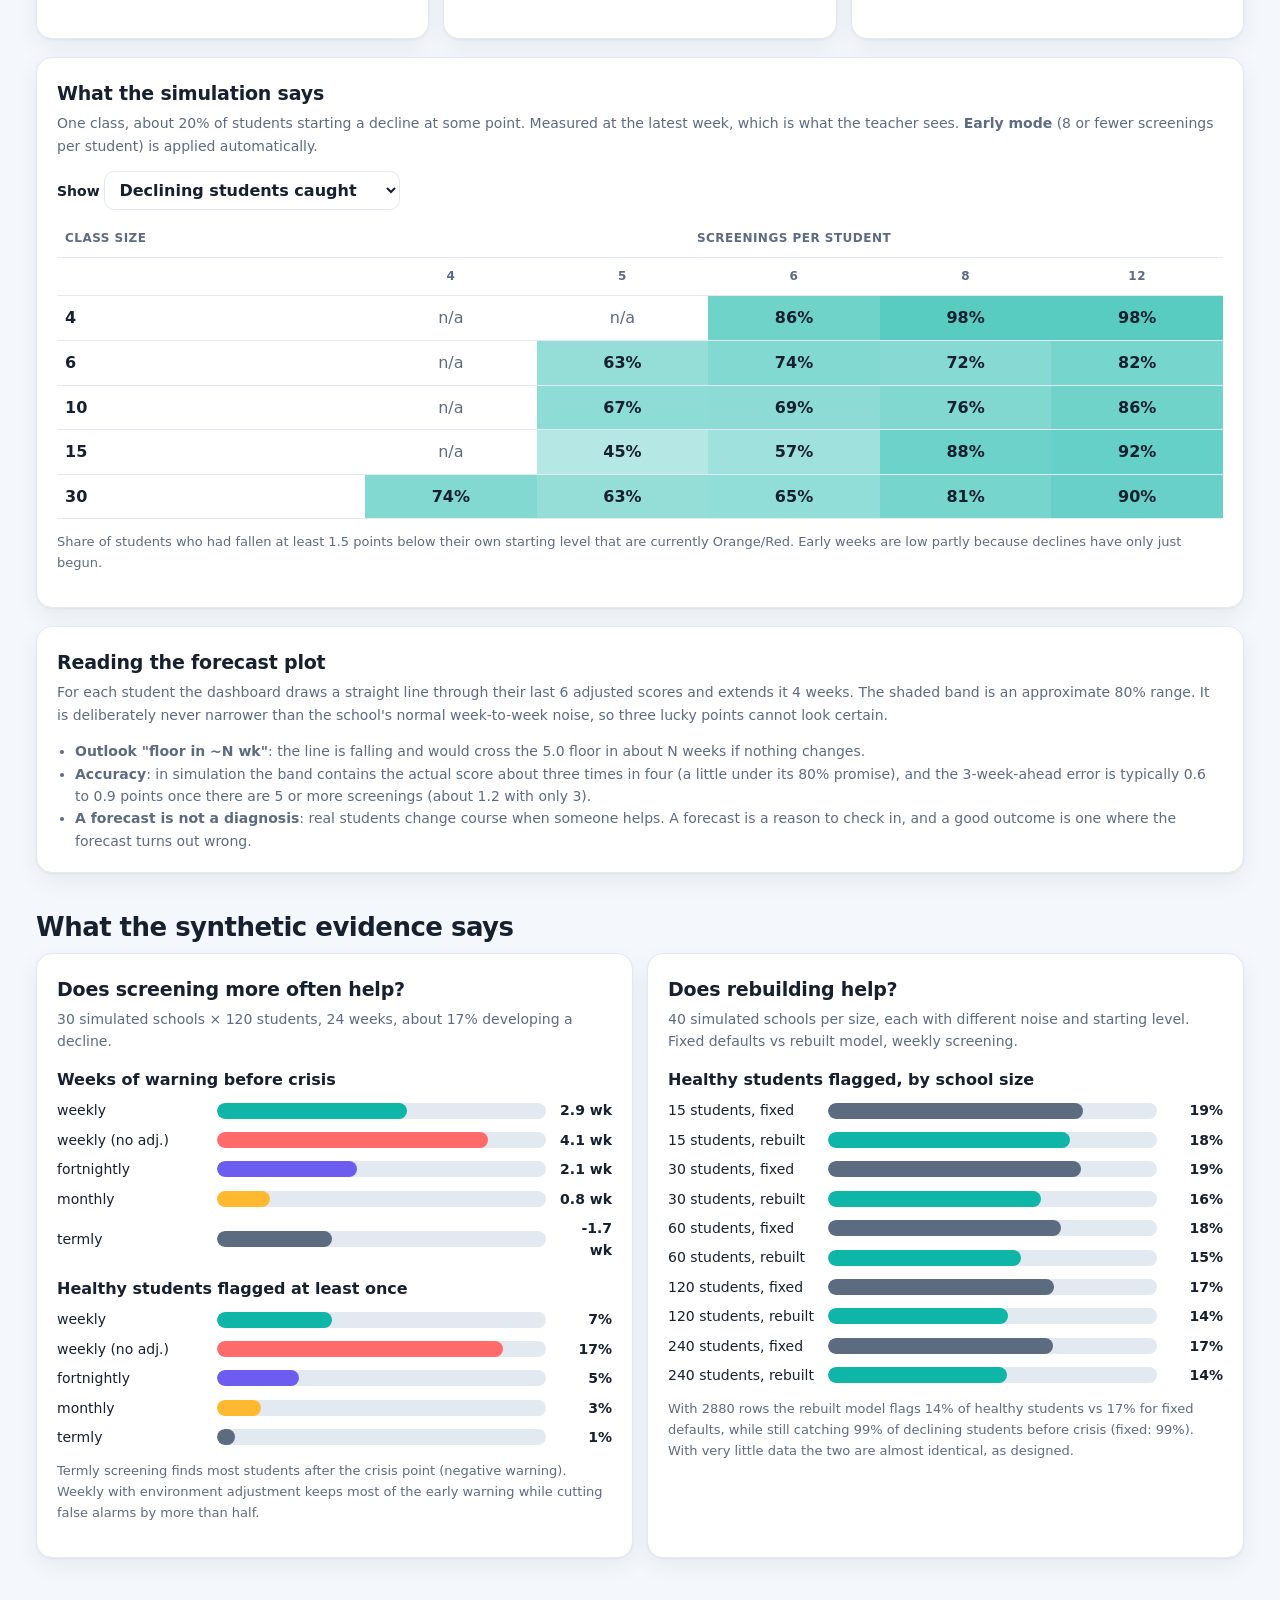
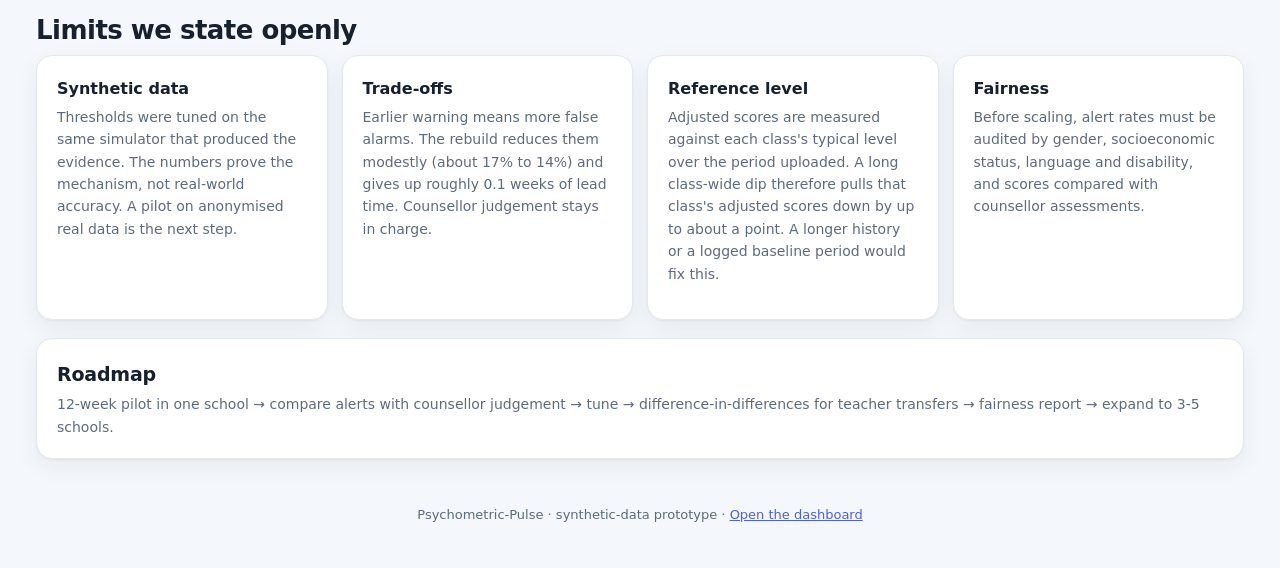
==== commit 0e3391aa: "Responsive layout for phones, tablets and wide screens + layout regression test Co-Authored-By: Clau" ====
--- a/web/methodology.html
+++ b/web/methodology.html
@@ -2,7 +2,8 @@
 <html lang="en">
 <head>
 <meta charset="utf-8">
-<meta name="viewport" content="width=device-width,initial-scale=1">
+<meta name="viewport" content="width=device-width,initial-scale=1,viewport-fit=cover">
+<meta name="theme-color" content="#4b5fe8">
 <title>Psychometric-Pulse Methodology</title>
 <link rel="stylesheet" href="style.css">
 <style>
--- a/web/style.css
+++ b/web/style.css
@@ -16,7 +16,7 @@
 nav .wrap{display:flex;align-items:center;gap:20px;height:56px}
 nav .brand{font-weight:800;letter-spacing:-.02em;text-decoration:none;color:var(--ink);display:flex;align-items:center;gap:8px}
 nav .brand i{width:12px;height:12px;border-radius:50%;background:var(--grad);animation:beat 1.6s infinite}
-nav a.l{color:var(--mute);text-decoration:none;font-weight:600;font-size:14px;padding:6px 10px;border-radius:8px}
+nav a.l{min-height:40px;display:inline-flex;align-items:center;color:var(--mute);text-decoration:none;font-weight:600;font-size:14px;padding:6px 10px;border-radius:8px}
 nav a.l:hover,nav a.l.on{color:var(--ink);background:var(--card)}
 nav .sp{flex:1}
 .hero{background:var(--grad);color:#fff;position:relative;overflow:hidden}
@@ -75,3 +75,132 @@
 .steps{display:flex;gap:6px;margin:10px 0}
 .steps i{flex:1;height:8px;border-radius:99px;background:var(--line)}
 .steps i.on{background:var(--grad)}
+
+/* tabs, entry form, templates */
+.tabbar{align-items:flex-end;border-bottom:2px solid var(--line);padding-bottom:0;margin-bottom:14px}
+.tabbar .sp{flex:1}.tabs{display:flex;gap:4px}
+.tabs button{background:transparent;color:var(--mute);border-radius:12px 12px 0 0;border:0;border-bottom:4px solid transparent;padding:10px 18px;font-size:15px}
+.tabs button:hover{transform:none;box-shadow:none;color:var(--ink)}
+.tabs button[aria-selected=true]{color:var(--ink);border-bottom-color:var(--accent)}
+.tabbar button.alt{margin-bottom:8px}
+.formrow{display:flex;gap:16px;flex-wrap:wrap;align-items:flex-end;margin:6px 0 14px}
+.formrow label{display:flex;flex-direction:column;gap:4px;font-size:13px;color:var(--mute)}
+.formrow label.chk{flex-direction:row;align-items:center;gap:8px;font-size:14px;color:var(--ink);padding-bottom:8px}
+input[type=text],input[type=number],input:not([type]),select{font:inherit;font-size:16px;color:var(--ink);background:var(--card);border:1.5px solid var(--line);border-radius:10px;padding:8px 10px}
+.gridwrap{border:1.5px solid var(--line);border-radius:14px;max-height:430px;overflow:auto}
+#grid{border-collapse:separate;border-spacing:0}
+#grid th{position:sticky;top:0;background:var(--card);z-index:1;text-align:center;font-size:12px;border-bottom:2px solid var(--line)}
+#grid td{padding:4px 5px;border-bottom:1px solid var(--line)}
+#grid td.n{color:var(--mute);font-size:12px;text-align:center;width:34px}
+#grid input{width:72px;text-align:center;padding:7px 4px}
+#grid input.id{width:130px;text-align:left;padding-left:10px}
+#grid input.bad{border-color:var(--red);background:color-mix(in srgb,var(--red) 10%,var(--card))}
+#grid button.x{background:transparent;color:var(--mute);padding:4px 10px;font-size:18px;border-radius:8px}
+#grid button.x:hover{color:var(--red);box-shadow:none;transform:none}
+.step3{position:relative;padding:4px 4px 4px 0}
+.step3 .n{display:inline-grid;place-items:center;width:30px;height:30px;border-radius:10px;background:var(--grad);color:#fff;font-weight:800;margin-bottom:6px}
+.stack{display:flex;flex-direction:column;gap:8px;align-items:flex-start}
+.btn.alt{background:transparent;color:var(--accent);border:1.5px solid var(--accent)}
+
+/* ====================== responsive ====================== */
+html{-webkit-text-size-adjust:100%;text-size-adjust:100%}
+.wrap{padding-left:max(16px,env(safe-area-inset-left));padding-right:max(16px,env(safe-area-inset-right))}
+@media (min-width:1280px){.wrap{max-width:1240px}}
+.g2{grid-template-columns:repeat(auto-fit,minmax(min(100%,320px),1fr))}
+.g3{grid-template-columns:repeat(auto-fit,minmax(min(100%,240px),1fr))}
+.tiles{grid-template-columns:repeat(auto-fit,minmax(min(100%,128px),1fr))}
+.tbl{-webkit-overflow-scrolling:touch}
+.formula{white-space:pre-wrap;overflow-wrap:anywhere}
+/* sliders: big enough to grab on a phone */
+input[type=range]{-webkit-appearance:none;appearance:none;height:36px;background:transparent;cursor:pointer;margin:2px 0}
+input[type=range]::-webkit-slider-runnable-track{height:8px;border-radius:99px;background:linear-gradient(90deg,var(--teal),var(--accent))}
+input[type=range]::-webkit-slider-thumb{-webkit-appearance:none;width:28px;height:28px;border-radius:50%;background:#fff;border:3px solid var(--accent);margin-top:-10px;box-shadow:0 2px 6px rgba(22,32,46,.3)}
+input[type=range]::-moz-range-track{height:8px;border-radius:99px;background:linear-gradient(90deg,var(--teal),var(--accent))}
+input[type=range]::-moz-range-thumb{width:22px;height:22px;border-radius:50%;background:#fff;border:3px solid var(--accent)}
+/* entry grid: student ID stays visible while scrolling across weeks */
+#grid th.idc,#grid td.idc{position:sticky;left:0;z-index:2;background:var(--card)}
+#grid th.idc{z-index:3}
+/* touch devices: 44px targets */
+@media (pointer:coarse){
+  button,.btn{min-height:44px}
+  nav a.l{min-height:44px;display:inline-flex;align-items:center}
+  #grid button.x{min-width:44px;min-height:44px}
+  #grid input{min-height:42px}
+  input[type=checkbox]{width:22px;height:22px}
+  .formrow label.chk{min-height:44px}
+}
+/* phones and small tablets */
+@media (max-width:640px){
+  body{font-size:15px}
+  nav{position:static}
+  nav .wrap{height:auto;flex-wrap:wrap;gap:6px 8px;padding-top:8px;padding-bottom:8px}
+  nav .brand{order:1;font-size:17px;white-space:nowrap}
+  nav .sp{display:none}
+  nav .pill{order:2;margin-left:auto;font-size:11px;padding:3px 9px;white-space:nowrap}
+  nav a.l{order:3;flex:1 1 40%;justify-content:center;text-align:center;min-height:44px;display:inline-flex;align-items:center;background:color-mix(in srgb,var(--card) 60%,transparent);border:1px solid var(--line)}
+  nav a.l.on{background:var(--card);box-shadow:var(--shadow)}
+  .hero .wrap{padding:24px 16px 42px}
+  .hero h1{font-size:clamp(27px,8.5vw,38px)}
+  .hero p{font-size:15.5px}
+  .hero .tag{font-size:13px;margin-top:12px}
+  .hero p.hero-long{display:none}
+  .hero .wrap{padding-bottom:36px}
+  .card{padding:16px;border-radius:14px;margin-bottom:14px}
+  .card h2{font-size:18px}
+  h2.big{font-size:22px;margin-top:26px}
+  .tile b{font-size:26px}
+  /* tabs on their own full-width row, helper buttons below */
+  .tabbar{flex-wrap:wrap;gap:8px;border-bottom:0;padding-bottom:0;align-items:stretch}
+  .tabbar .sp{display:none}
+  .tabs{flex:1 1 100%;border-bottom:2px solid var(--line)}
+  .tabs button{flex:1;white-space:nowrap;padding:12px 8px;font-size:14.5px;text-align:center}
+  .tabbar button.alt{flex:1 1 calc(50% - 4px);margin-bottom:0}
+  .formrow{gap:12px}
+  .formrow label{flex:1 1 calc(50% - 6px)}
+  .formrow label:first-child{flex:1 1 100%}
+  .formrow label.chk{flex:1 1 100%}
+  .formrow input:not([type=checkbox]),.formrow select{width:100%}
+  /* grid: compact cells, no row-number column */
+  #grid td.n,#grid thead th:first-child{display:none}
+  #grid th{white-space:nowrap;letter-spacing:0;padding:8px 2px;font-size:11px}
+  #grid input{width:58px;padding:7px 2px}
+  #grid input.id{width:96px}
+  #grid td{padding:4px 3px}
+  .actions .sp{display:none}
+  .actions button{flex:1 1 calc(50% - 6px)}
+  .actions #g_go{flex:1 1 100%;min-height:48px;font-size:16px}
+  .step3 .stack .btn{width:100%;text-align:center}
+  .stack{align-items:stretch}
+  .drop{padding:18px 14px}
+  /* tables become cards */
+  table.stack thead{position:absolute;left:-9999px;width:1px;height:1px;overflow:hidden}
+  table.stack,table.stack tbody,table.stack tr,table.stack td{display:block;width:100%}
+  table.stack tr{border:1.5px solid var(--line);border-radius:14px;padding:6px 14px;margin:10px 0;background:var(--card)}
+  table.stack td{display:flex;justify-content:space-between;align-items:flex-start;gap:14px;border:0;padding:6px 0;text-align:right}
+  table.stack td::before{content:attr(data-label);flex:none;font-size:11px;font-weight:700;color:var(--mute);text-transform:uppercase;letter-spacing:.04em;text-align:left;padding-top:3px}
+  table.stack td:first-child{font-size:16px}
+  /* compact student cards: name + level on top, three figures in a row */
+  table.students tr{display:grid;grid-template-columns:repeat(6,1fr);gap:6px 8px;padding:12px 14px}
+  table.students td{display:block;text-align:left;padding:0;width:auto}
+  table.students td::before{display:block;margin-bottom:2px;padding:0}
+  table.students td[data-label=Student]{grid-area:1/1/2/4;font-size:18px}
+  table.students td[data-label=Level]{grid-area:1/4/2/7;text-align:right}
+  table.students td[data-label=Student]::before,table.students td[data-label=Level]::before{display:none}
+  table.students td[data-label=Class]{grid-area:2/1/3/3}
+  table.students td[data-label=Latest]{grid-area:2/3/3/5}
+  table.students td[data-label=Adjusted]{grid-area:2/5/3/7}
+  table.students td[data-label=Why]{grid-area:3/1/4/7}
+  table.students td[data-label=Outlook]{grid-area:4/1/5/4}
+  table.students td[data-label=Follow-up]{grid-area:4/4/5/7;text-align:right}
+  #mTable td,#mTable th{padding:8px 3px;font-size:13px}
+  .note,.sub{font-size:13.5px}
+  footer{padding:20px 0 32px}
+}
+@media (max-width:380px){
+  .tabs button{font-size:13.5px}
+  .tile{padding:10px 12px}
+}
+@media (orientation:landscape) and (max-height:480px){
+  nav{position:static}
+  .hero .wrap{padding:18px 16px 34px}
+}
